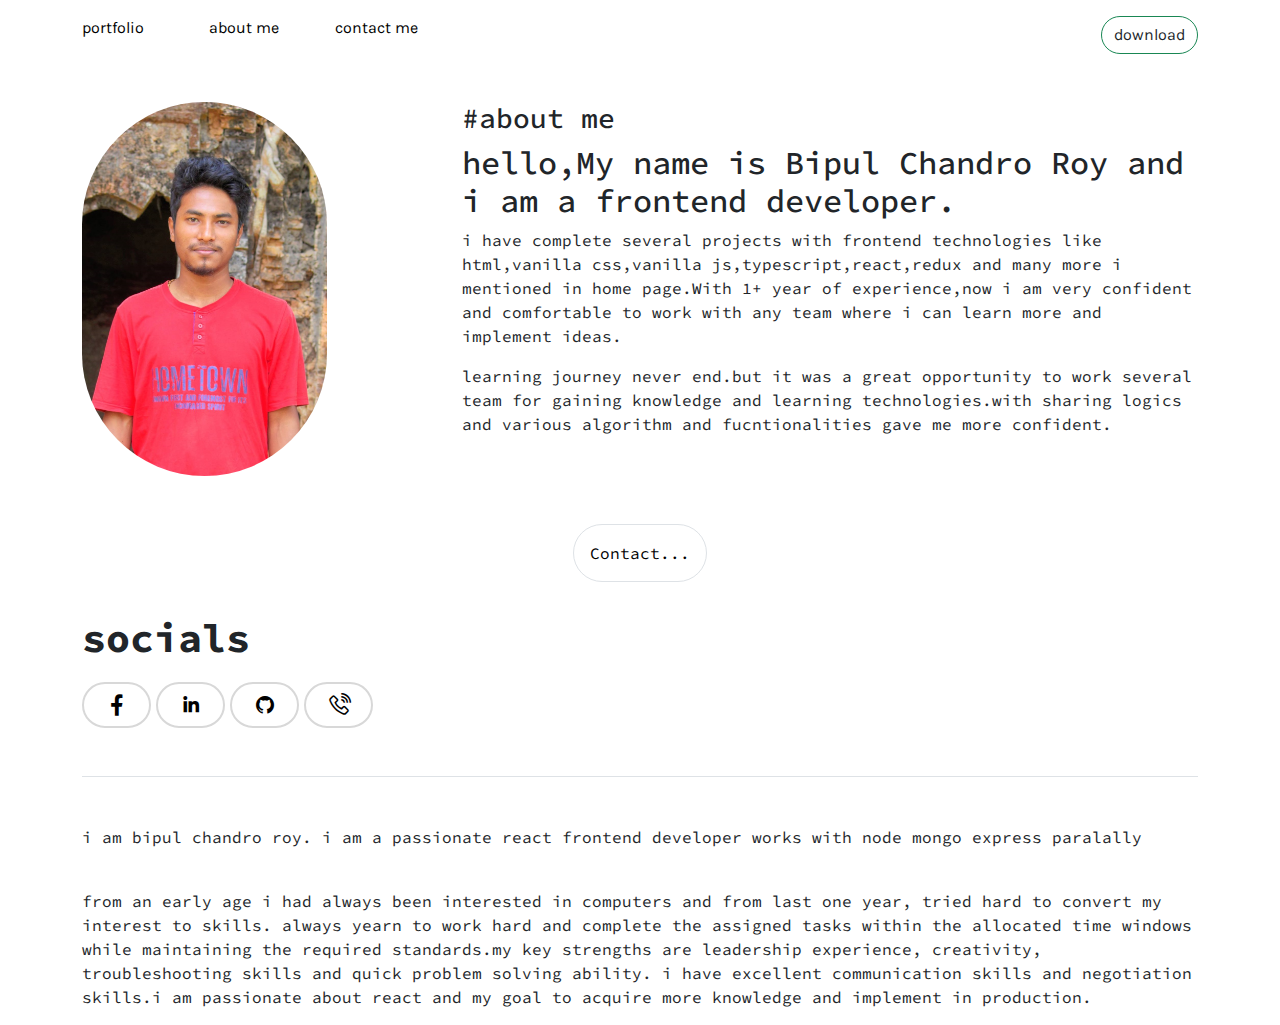
==== about.html @ ab6b85d5 "telephone added" ====
<!DOCTYPE html>
<html lang="en">
  <head>
    <meta charset="UTF-8" />
    <meta http-equiv="X-UA-Compatible" content="IE=edge" />
    <meta name="viewport" content="width=device-width, initial-scale=1.0" />
    <link rel="stylesheet" href="./assets/css/bootstrap.min.css" />
    <link rel="stylesheet" href="./assets/css/line-awesome.min.css" />
    <link
      rel="stylesheet"
      href="path/to/line-awesome/css/line-awesome-font-awesome.min.css"
    />
    <link rel="stylesheet" href="./assets/css/about.css" />
    <link rel="stylesheet" href="./assets/css/style.css" />
    <link rel="stylesheet" href="./assets/css/responsive.css" />
    <title>Portfolio</title>
  </head>
  <body>
    <header class="py-3">
      <div class="container">
        <div class="row">
          <div class="col-4">
            <div class="row">
              <div class="col-4">
                <a href="./index.html">portfolio</a>
              </div>
              <div class="col-4">
                <a href="#">about me</a>
              </div>
              <div class="col-4">
                <a href="#">contact me</a>
              </div>
            </div>
          </div>
          <div class="col-8 text-end">
            <button class="btn rounded-pill border-success">download</button>
          </div>
        </div>
      </div>
    </header>

    <main>
      <section>
          <div class="container">
            <div class="row position-relative">
              <div class="col-4">
                <div class="banner-image-container">
                    <img src="./assets/images/img4.jpg" alt="" class="w-100">
                </div>
              </div>
              <div class="col-8">
                <h3 class="introduction-title">#about me</h3>
                <div class="introduction">
                    <h2>hello,My name is <span>Bipul Chandro Roy</span> and i am a frontend developer.</h2>
                    <div>
                        <p>i have complete several projects with frontend technologies like html,vanilla css,vanilla js,typescript,react,redux and many more i mentioned in home page.With 1+ year of experience,now i am very confident and comfortable to work with any team where i can learn more and implement ideas.
                        </p>
                        <p>learning journey never end.but it was a great opportunity to work several team for gaining knowledge and learning technologies.with sharing logics and various algorithm and fucntionalities gave me more confident.</p>
                    </div>
                </div>
              </div>
            </div>
            <div class="row">
                <div class="col-4"></div>
                <div class="col-8">
                    
                </div>
            </div>
          </div>
          <div class="text-center mt-5">
              <button class="text-center border rounded-pill bg-transparent p-3">Contact...</button>
          </div>
      </section>
    </main>

    <footer>
      <div class="container">
        <div class="primary-footer pb-5">
          <div class="row">
            <div class="col-8">
              <div>
                <h1 class="fw-bold">socials</h1>
                <div class="socials">
                    <a target="_blank" href="https://www.facebook.com/bipul.chandro.roy.121/"><i class="lab la-facebook-f"></i></a>
                    <a target="_blank" href="https://www.linkedin.com/in/bipul-chandro-roy/"><i class="lab la-linkedin-in"></i></a>
                    <a target="_blank" href="https://github.com/Sbipul"><i class="lab la-github"></i></a>
                    <a target="_blank" href="tel:+8801954443121"><i class="las la-phone-volume"></i></a>
                  </div>
              </div>
            </div>
            <div class="col-4"></div>
          </div>
        </div>
        <div class="secondary-footer pt-5 border-top">
          <p>
            i am bipul chandro roy. i am a passionate react frontend developer
            works with node mongo express paralally
          </p>
          <br />
          <p>
            from an early age i had always been interested in computers and from
            last one year, tried hard to convert my interest to skills. always
            yearn to work hard and complete the assigned tasks within the
            allocated time windows while maintaining the required standards.my
            key strengths are leadership experience, creativity, troubleshooting
            skills and quick problem solving ability. i have excellent
            communication skills and negotiation skills.i am passionate about
            react and my goal to acquire more knowledge and implement in
            production.
          </p>
        </div>
      </div>
    </footer>

    <script src="./assets/js/bootstrap.min.js"></script>
  </body>
</html>
---- assets/css/line-awesome.min.css ----
.la,.lab,.lad,.lal,.lar,.las{-moz-osx-font-smoothing:grayscale;-webkit-font-smoothing:antialiased;display:inline-block;font-style:normal;font-variant:normal;text-rendering:auto;line-height:1}.la-lg{font-size:1.33333em;line-height:.75em;vertical-align:-.0667em}.la-xs{font-size:.75em}.la-sm{font-size:.875em}.la-1x{font-size:1em}.la-2x{font-size:2em}.la-3x{font-size:3em}.la-4x{font-size:4em}.la-5x{font-size:5em}.la-6x{font-size:6em}.la-7x{font-size:7em}.la-8x{font-size:8em}.la-9x{font-size:9em}.la-10x{font-size:10em}.la-fw{text-align:center;width:1.25em}.la-ul{list-style-type:none;margin-left:2.5em;padding-left:0}.la-ul>li{position:relative}.la-li{left:-2em;position:absolute;text-align:center;width:2em;line-height:inherit}.la-border{border:solid .08em #eee;border-radius:.1em;padding:.2em .25em .15em}.la-pull-left{float:left}.la-pull-right{float:right}.la.la-pull-left,.lab.la-pull-left,.lal.la-pull-left,.lar.la-pull-left,.las.la-pull-left{margin-right:.3em}.la.la-pull-right,.lab.la-pull-right,.lal.la-pull-right,.lar.la-pull-right,.las.la-pull-right{margin-left:.3em}.la-spin{-webkit-animation:la-spin 2s infinite linear;animation:la-spin 2s infinite linear}.la-pulse{-webkit-animation:la-spin 1s infinite steps(8);animation:la-spin 1s infinite steps(8)}@-webkit-keyframes la-spin{0%{-webkit-transform:rotate(0);transform:rotate(0)}100%{-webkit-transform:rotate(360deg);transform:rotate(360deg)}}@keyframes la-spin{0%{-webkit-transform:rotate(0);transform:rotate(0)}100%{-webkit-transform:rotate(360deg);transform:rotate(360deg)}}.la-rotate-90{-webkit-transform:rotate(90deg);transform:rotate(90deg)}.la-rotate-180{-webkit-transform:rotate(180deg);transform:rotate(180deg)}.la-rotate-270{-webkit-transform:rotate(270deg);transform:rotate(270deg)}.la-flip-horizontal{-webkit-transform:scale(-1,1);transform:scale(-1,1)}.la-flip-vertical{-webkit-transform:scale(1,-1);transform:scale(1,-1)}.la-flip-both,.la-flip-horizontal.la-flip-vertical{-webkit-transform:scale(-1,-1);transform:scale(-1,-1)}:root .la-flip-both,:root .la-flip-horizontal,:root .la-flip-vertical,:root .la-rotate-180,:root .la-rotate-270,:root .la-rotate-90{-webkit-filter:none;filter:none}.la-stack{display:inline-block;height:2em;line-height:2em;position:relative;vertical-align:middle;width:2.5em}.la-stack-1x,.la-stack-2x{left:0;position:absolute;text-align:center;width:100%}.la-stack-1x{line-height:inherit}.la-stack-2x{font-size:2em}.la-inverse{color:#fff}.la-500px:before{content:"\f26e"}.la-accessible-icon:before{content:"\f368"}.la-accusoft:before{content:"\f369"}.la-acquisitions-incorporated:before{content:"\f6af"}.la-ad:before{content:"\f641"}.la-address-book:before{content:"\f2b9"}.la-address-card:before{content:"\f2bb"}.la-adjust:before{content:"\f042"}.la-adn:before{content:"\f170"}.la-adobe:before{content:"\f778"}.la-adversal:before{content:"\f36a"}.la-affiliatetheme:before{content:"\f36b"}.la-air-freshener:before{content:"\f5d0"}.la-airbnb:before{content:"\f834"}.la-algolia:before{content:"\f36c"}.la-align-center:before{content:"\f037"}.la-align-justify:before{content:"\f039"}.la-align-left:before{content:"\f036"}.la-align-right:before{content:"\f038"}.la-alipay:before{content:"\f642"}.la-allergies:before{content:"\f461"}.la-amazon:before{content:"\f270"}.la-amazon-pay:before{content:"\f42c"}.la-ambulance:before{content:"\f0f9"}.la-american-sign-language-interpreting:before{content:"\f2a3"}.la-amilia:before{content:"\f36d"}.la-anchor:before{content:"\f13d"}.la-android:before{content:"\f17b"}.la-angellist:before{content:"\f209"}.la-angle-double-down:before{content:"\f103"}.la-angle-double-left:before{content:"\f100"}.la-angle-double-right:before{content:"\f101"}.la-angle-double-up:before{content:"\f102"}.la-angle-down:before{content:"\f107"}.la-angle-left:before{content:"\f104"}.la-angle-right:before{content:"\f105"}.la-angle-up:before{content:"\f106"}.la-angry:before{content:"\f556"}.la-angrycreative:before{content:"\f36e"}.la-angular:before{content:"\f420"}.la-ankh:before{content:"\f644"}.la-app-store:before{content:"\f36f"}.la-app-store-ios:before{content:"\f370"}.la-apper:before{content:"\f371"}.la-apple:before{content:"\f179"}.la-apple-alt:before{content:"\f5d1"}.la-apple-pay:before{content:"\f415"}.la-archive:before{content:"\f187"}.la-archway:before{content:"\f557"}.la-arrow-alt-circle-down:before{content:"\f358"}.la-arrow-alt-circle-left:before{content:"\f359"}.la-arrow-alt-circle-right:before{content:"\f35a"}.la-arrow-alt-circle-up:before{content:"\f35b"}.la-arrow-circle-down:before{content:"\f0ab"}.la-arrow-circle-left:before{content:"\f0a8"}.la-arrow-circle-right:before{content:"\f0a9"}.la-arrow-circle-up:before{content:"\f0aa"}.la-arrow-down:before{content:"\f063"}.la-arrow-left:before{content:"\f060"}.la-arrow-right:before{content:"\f061"}.la-arrow-up:before{content:"\f062"}.la-arrows-alt:before{content:"\f0b2"}.la-arrows-alt-h:before{content:"\f337"}.la-arrows-alt-v:before{content:"\f338"}.la-artstation:before{content:"\f77a"}.la-assistive-listening-systems:before{content:"\f2a2"}.la-asterisk:before{content:"\f069"}.la-asymmetrik:before{content:"\f372"}.la-at:before{content:"\f1fa"}.la-atlas:before{content:"\f558"}.la-atlassian:before{content:"\f77b"}.la-atom:before{content:"\f5d2"}.la-audible:before{content:"\f373"}.la-audio-description:before{content:"\f29e"}.la-autoprefixer:before{content:"\f41c"}.la-avianex:before{content:"\f374"}.la-aviato:before{content:"\f421"}.la-award:before{content:"\f559"}.la-aws:before{content:"\f375"}.la-baby:before{content:"\f77c"}.la-baby-carriage:before{content:"\f77d"}.la-backspace:before{content:"\f55a"}.la-backward:before{content:"\f04a"}.la-bacon:before{content:"\f7e5"}.la-balance-scale:before{content:"\f24e"}.la-balance-scale-left:before{content:"\f515"}.la-balance-scale-right:before{content:"\f516"}.la-ban:before{content:"\f05e"}.la-band-aid:before{content:"\f462"}.la-bandcamp:before{content:"\f2d5"}.la-barcode:before{content:"\f02a"}.la-bars:before{content:"\f0c9"}.la-baseball-ball:before{content:"\f433"}.la-basketball-ball:before{content:"\f434"}.la-bath:before{content:"\f2cd"}.la-battery-empty:before{content:"\f244"}.la-battery-full:before{content:"\f240"}.la-battery-half:before{content:"\f242"}.la-battery-quarter:before{content:"\f243"}.la-battery-three-quarters:before{content:"\f241"}.la-battle-net:before{content:"\f835"}.la-bed:before{content:"\f236"}.la-beer:before{content:"\f0fc"}.la-behance:before{content:"\f1b4"}.la-behance-square:before{content:"\f1b5"}.la-bell:before{content:"\f0f3"}.la-bell-slash:before{content:"\f1f6"}.la-bezier-curve:before{content:"\f55b"}.la-bible:before{content:"\f647"}.la-bicycle:before{content:"\f206"}.la-biking:before{content:"\f84a"}.la-bimobject:before{content:"\f378"}.la-binoculars:before{content:"\f1e5"}.la-biohazard:before{content:"\f780"}.la-birthday-cake:before{content:"\f1fd"}.la-bitbucket:before{content:"\f171"}.la-bitcoin:before{content:"\f379"}.la-bity:before{content:"\f37a"}.la-black-tie:before{content:"\f27e"}.la-blackberry:before{content:"\f37b"}.la-blender:before{content:"\f517"}.la-blender-phone:before{content:"\f6b6"}.la-blind:before{content:"\f29d"}.la-blog:before{content:"\f781"}.la-blogger:before{content:"\f37c"}.la-blogger-b:before{content:"\f37d"}.la-bluetooth:before{content:"\f293"}.la-bluetooth-b:before{content:"\f294"}.la-bold:before{content:"\f032"}.la-bolt:before{content:"\f0e7"}.la-bomb:before{content:"\f1e2"}.la-bone:before{content:"\f5d7"}.la-bong:before{content:"\f55c"}.la-book:before{content:"\f02d"}.la-book-dead:before{content:"\f6b7"}.la-book-medical:before{content:"\f7e6"}.la-book-open:before{content:"\f518"}.la-book-reader:before{content:"\f5da"}.la-bookmark:before{content:"\f02e"}.la-bootstrap:before{content:"\f836"}.la-border-all:before{content:"\f84c"}.la-border-none:before{content:"\f850"}.la-border-style:before{content:"\f853"}.la-bowling-ball:before{content:"\f436"}.la-box:before{content:"\f466"}.la-box-open:before{content:"\f49e"}.la-boxes:before{content:"\f468"}.la-braille:before{content:"\f2a1"}.la-brain:before{content:"\f5dc"}.la-bread-slice:before{content:"\f7ec"}.la-briefcase:before{content:"\f0b1"}.la-briefcase-medical:before{content:"\f469"}.la-broadcast-tower:before{content:"\f519"}.la-broom:before{content:"\f51a"}.la-brush:before{content:"\f55d"}.la-btc:before{content:"\f15a"}.la-buffer:before{content:"\f837"}.la-bug:before{content:"\f188"}.la-building:before{content:"\f1ad"}.la-bullhorn:before{content:"\f0a1"}.la-bullseye:before{content:"\f140"}.la-burn:before{content:"\f46a"}.la-buromobelexperte:before{content:"\f37f"}.la-bus:before{content:"\f207"}.la-bus-alt:before{content:"\f55e"}.la-business-time:before{content:"\f64a"}.la-buy-n-large:before{content:"\f8a6"}.la-buysellads:before{content:"\f20d"}.la-calculator:before{content:"\f1ec"}.la-calendar:before{content:"\f133"}.la-calendar-alt:before{content:"\f073"}.la-calendar-check:before{content:"\f274"}.la-calendar-day:before{content:"\f783"}.la-calendar-minus:before{content:"\f272"}.la-calendar-plus:before{content:"\f271"}.la-calendar-times:before{content:"\f273"}.la-calendar-week:before{content:"\f784"}.la-camera:before{content:"\f030"}.la-camera-retro:before{content:"\f083"}.la-campground:before{content:"\f6bb"}.la-canadian-maple-leaf:before{content:"\f785"}.la-candy-cane:before{content:"\f786"}.la-cannabis:before{content:"\f55f"}.la-capsules:before{content:"\f46b"}.la-car:before{content:"\f1b9"}.la-car-alt:before{content:"\f5de"}.la-car-battery:before{content:"\f5df"}.la-car-crash:before{content:"\f5e1"}.la-car-side:before{content:"\f5e4"}.la-caret-down:before{content:"\f0d7"}.la-caret-left:before{content:"\f0d9"}.la-caret-right:before{content:"\f0da"}.la-caret-square-down:before{content:"\f150"}.la-caret-square-left:before{content:"\f191"}.la-caret-square-right:before{content:"\f152"}.la-caret-square-up:before{content:"\f151"}.la-caret-up:before{content:"\f0d8"}.la-carrot:before{content:"\f787"}.la-cart-arrow-down:before{content:"\f218"}.la-cart-plus:before{content:"\f217"}.la-cash-register:before{content:"\f788"}.la-cat:before{content:"\f6be"}.la-cc-amazon-pay:before{content:"\f42d"}.la-cc-amex:before{content:"\f1f3"}.la-cc-apple-pay:before{content:"\f416"}.la-cc-diners-club:before{content:"\f24c"}.la-cc-discover:before{content:"\f1f2"}.la-cc-jcb:before{content:"\f24b"}.la-cc-mastercard:before{content:"\f1f1"}.la-cc-paypal:before{content:"\f1f4"}.la-cc-stripe:before{content:"\f1f5"}.la-cc-visa:before{content:"\f1f0"}.la-centercode:before{content:"\f380"}.la-centos:before{content:"\f789"}.la-certificate:before{content:"\f0a3"}.la-chair:before{content:"\f6c0"}.la-chalkboard:before{content:"\f51b"}.la-chalkboard-teacher:before{content:"\f51c"}.la-charging-station:before{content:"\f5e7"}.la-chart-area:before{content:"\f1fe"}.la-chart-bar:before{content:"\f080"}.la-chart-line:before{content:"\f201"}.la-chart-pie:before{content:"\f200"}.la-check:before{content:"\f00c"}.la-check-circle:before{content:"\f058"}.la-check-double:before{content:"\f560"}.la-check-square:before{content:"\f14a"}.la-cheese:before{content:"\f7ef"}.la-chess:before{content:"\f439"}.la-chess-bishop:before{content:"\f43a"}.la-chess-board:before{content:"\f43c"}.la-chess-king:before{content:"\f43f"}.la-chess-knight:before{content:"\f441"}.la-chess-pawn:before{content:"\f443"}.la-chess-queen:before{content:"\f445"}.la-chess-rook:before{content:"\f447"}.la-chevron-circle-down:before{content:"\f13a"}.la-chevron-circle-left:before{content:"\f137"}.la-chevron-circle-right:before{content:"\f138"}.la-chevron-circle-up:before{content:"\f139"}.la-chevron-down:before{content:"\f078"}.la-chevron-left:before{content:"\f053"}.la-chevron-right:before{content:"\f054"}.la-chevron-up:before{content:"\f077"}.la-child:before{content:"\f1ae"}.la-chrome:before{content:"\f268"}.la-chromecast:before{content:"\f838"}.la-church:before{content:"\f51d"}.la-circle:before{content:"\f111"}.la-circle-notch:before{content:"\f1ce"}.la-city:before{content:"\f64f"}.la-clinic-medical:before{content:"\f7f2"}.la-clipboard:before{content:"\f328"}.la-clipboard-check:before{content:"\f46c"}.la-clipboard-list:before{content:"\f46d"}.la-clock:before{content:"\f017"}.la-clone:before{content:"\f24d"}.la-closed-captioning:before{content:"\f20a"}.la-cloud:before{content:"\f0c2"}.la-cloud-download-alt:before{content:"\f381"}.la-cloud-meatball:before{content:"\f73b"}.la-cloud-moon:before{content:"\f6c3"}.la-cloud-moon-rain:before{content:"\f73c"}.la-cloud-rain:before{content:"\f73d"}.la-cloud-showers-heavy:before{content:"\f740"}.la-cloud-sun:before{content:"\f6c4"}.la-cloud-sun-rain:before{content:"\f743"}.la-cloud-upload-alt:before{content:"\f382"}.la-cloudscale:before{content:"\f383"}.la-cloudsmith:before{content:"\f384"}.la-cloudversify:before{content:"\f385"}.la-cocktail:before{content:"\f561"}.la-code:before{content:"\f121"}.la-code-branch:before{content:"\f126"}.la-codepen:before{content:"\f1cb"}.la-codiepie:before{content:"\f284"}.la-coffee:before{content:"\f0f4"}.la-cog:before{content:"\f013"}.la-cogs:before{content:"\f085"}.la-coins:before{content:"\f51e"}.la-columns:before{content:"\f0db"}.la-comment:before{content:"\f075"}.la-comment-alt:before{content:"\f27a"}.la-comment-dollar:before{content:"\f651"}.la-comment-dots:before{content:"\f4ad"}.la-comment-medical:before{content:"\f7f5"}.la-comment-slash:before{content:"\f4b3"}.la-comments:before{content:"\f086"}.la-comments-dollar:before{content:"\f653"}.la-compact-disc:before{content:"\f51f"}.la-compass:before{content:"\f14e"}.la-compress:before{content:"\f066"}.la-compress-arrows-alt:before{content:"\f78c"}.la-concierge-bell:before{content:"\f562"}.la-confluence:before{content:"\f78d"}.la-connectdevelop:before{content:"\f20e"}.la-contao:before{content:"\f26d"}.la-cookie:before{content:"\f563"}.la-cookie-bite:before{content:"\f564"}.la-copy:before{content:"\f0c5"}.la-copyright:before{content:"\f1f9"}.la-cotton-bureau:before{content:"\f89e"}.la-couch:before{content:"\f4b8"}.la-cpanel:before{content:"\f388"}.la-creative-commons:before{content:"\f25e"}.la-creative-commons-by:before{content:"\f4e7"}.la-creative-commons-nc:before{content:"\f4e8"}.la-creative-commons-nc-eu:before{content:"\f4e9"}.la-creative-commons-nc-jp:before{content:"\f4ea"}.la-creative-commons-nd:before{content:"\f4eb"}.la-creative-commons-pd:before{content:"\f4ec"}.la-creative-commons-pd-alt:before{content:"\f4ed"}.la-creative-commons-remix:before{content:"\f4ee"}.la-creative-commons-sa:before{content:"\f4ef"}.la-creative-commons-sampling:before{content:"\f4f0"}.la-creative-commons-sampling-plus:before{content:"\f4f1"}.la-creative-commons-share:before{content:"\f4f2"}.la-creative-commons-zero:before{content:"\f4f3"}.la-credit-card:before{content:"\f09d"}.la-critical-role:before{content:"\f6c9"}.la-crop:before{content:"\f125"}.la-crop-alt:before{content:"\f565"}.la-cross:before{content:"\f654"}.la-crosshairs:before{content:"\f05b"}.la-crow:before{content:"\f520"}.la-crown:before{content:"\f521"}.la-crutch:before{content:"\f7f7"}.la-css3:before{content:"\f13c"}.la-css3-alt:before{content:"\f38b"}.la-cube:before{content:"\f1b2"}.la-cubes:before{content:"\f1b3"}.la-cut:before{content:"\f0c4"}.la-cuttlefish:before{content:"\f38c"}.la-d-and-d:before{content:"\f38d"}.la-d-and-d-beyond:before{content:"\f6ca"}.la-dashcube:before{content:"\f210"}.la-database:before{content:"\f1c0"}.la-deaf:before{content:"\f2a4"}.la-delicious:before{content:"\f1a5"}.la-democrat:before{content:"\f747"}.la-deploydog:before{content:"\f38e"}.la-deskpro:before{content:"\f38f"}.la-desktop:before{content:"\f108"}.la-dev:before{content:"\f6cc"}.la-deviantart:before{content:"\f1bd"}.la-dharmachakra:before{content:"\f655"}.la-dhl:before{content:"\f790"}.la-diagnoses:before{content:"\f470"}.la-diaspora:before{content:"\f791"}.la-dice:before{content:"\f522"}.la-dice-d20:before{content:"\f6cf"}.la-dice-d6:before{content:"\f6d1"}.la-dice-five:before{content:"\f523"}.la-dice-four:before{content:"\f524"}.la-dice-one:before{content:"\f525"}.la-dice-six:before{content:"\f526"}.la-dice-three:before{content:"\f527"}.la-dice-two:before{content:"\f528"}.la-digg:before{content:"\f1a6"}.la-digital-ocean:before{content:"\f391"}.la-digital-tachograph:before{content:"\f566"}.la-directions:before{content:"\f5eb"}.la-discord:before{content:"\f392"}.la-discourse:before{content:"\f393"}.la-divide:before{content:"\f529"}.la-dizzy:before{content:"\f567"}.la-dna:before{content:"\f471"}.la-dochub:before{content:"\f394"}.la-docker:before{content:"\f395"}.la-dog:before{content:"\f6d3"}.la-dollar-sign:before{content:"\f155"}.la-dolly:before{content:"\f472"}.la-dolly-flatbed:before{content:"\f474"}.la-donate:before{content:"\f4b9"}.la-door-closed:before{content:"\f52a"}.la-door-open:before{content:"\f52b"}.la-dot-circle:before{content:"\f192"}.la-dove:before{content:"\f4ba"}.la-download:before{content:"\f019"}.la-draft2digital:before{content:"\f396"}.la-drafting-compass:before{content:"\f568"}.la-dragon:before{content:"\f6d5"}.la-draw-polygon:before{content:"\f5ee"}.la-dribbble:before{content:"\f17d"}.la-dribbble-square:before{content:"\f397"}.la-dropbox:before{content:"\f16b"}.la-drum:before{content:"\f569"}.la-drum-steelpan:before{content:"\f56a"}.la-drumstick-bite:before{content:"\f6d7"}.la-drupal:before{content:"\f1a9"}.la-dumbbell:before{content:"\f44b"}.la-dumpster:before{content:"\f793"}.la-dumpster-fire:before{content:"\f794"}.la-dungeon:before{content:"\f6d9"}.la-dyalog:before{content:"\f399"}.la-earlybirds:before{content:"\f39a"}.la-ebay:before{content:"\f4f4"}.la-edge:before{content:"\f282"}.la-edit:before{content:"\f044"}.la-egg:before{content:"\f7fb"}.la-eject:before{content:"\f052"}.la-elementor:before{content:"\f430"}.la-ellipsis-h:before{content:"\f141"}.la-ellipsis-v:before{content:"\f142"}.la-ello:before{content:"\f5f1"}.la-ember:before{content:"\f423"}.la-empire:before{content:"\f1d1"}.la-envelope:before{content:"\f0e0"}.la-envelope-open:before{content:"\f2b6"}.la-envelope-open-text:before{content:"\f658"}.la-envelope-square:before{content:"\f199"}.la-envira:before{content:"\f299"}.la-equals:before{content:"\f52c"}.la-eraser:before{content:"\f12d"}.la-erlang:before{content:"\f39d"}.la-ethereum:before{content:"\f42e"}.la-ethernet:before{content:"\f796"}.la-etsy:before{content:"\f2d7"}.la-euro-sign:before{content:"\f153"}.la-evernote:before{content:"\f839"}.la-exchange-alt:before{content:"\f362"}.la-exclamation:before{content:"\f12a"}.la-exclamation-circle:before{content:"\f06a"}.la-exclamation-triangle:before{content:"\f071"}.la-expand:before{content:"\f065"}.la-expand-arrows-alt:before{content:"\f31e"}.la-expeditedssl:before{content:"\f23e"}.la-external-link-alt:before{content:"\f35d"}.la-external-link-square-alt:before{content:"\f360"}.la-eye:before{content:"\f06e"}.la-eye-dropper:before{content:"\f1fb"}.la-eye-slash:before{content:"\f070"}.la-facebook:before{content:"\f09a"}.la-facebook-f:before{content:"\f39e"}.la-facebook-messenger:before{content:"\f39f"}.la-facebook-square:before{content:"\f082"}.la-fan:before{content:"\f863"}.la-fantasy-flight-games:before{content:"\f6dc"}.la-fast-backward:before{content:"\f049"}.la-fast-forward:before{content:"\f050"}.la-fax:before{content:"\f1ac"}.la-feather:before{content:"\f52d"}.la-feather-alt:before{content:"\f56b"}.la-fedex:before{content:"\f797"}.la-fedora:before{content:"\f798"}.la-female:before{content:"\f182"}.la-fighter-jet:before{content:"\f0fb"}.la-figma:before{content:"\f799"}.la-file:before{content:"\f15b"}.la-file-alt:before{content:"\f15c"}.la-file-archive:before{content:"\f1c6"}.la-file-audio:before{content:"\f1c7"}.la-file-code:before{content:"\f1c9"}.la-file-contract:before{content:"\f56c"}.la-file-csv:before{content:"\f6dd"}.la-file-download:before{content:"\f56d"}.la-file-excel:before{content:"\f1c3"}.la-file-export:before{content:"\f56e"}.la-file-image:before{content:"\f1c5"}.la-file-import:before{content:"\f56f"}.la-file-invoice:before{content:"\f570"}.la-file-invoice-dollar:before{content:"\f571"}.la-file-medical:before{content:"\f477"}.la-file-medical-alt:before{content:"\f478"}.la-file-pdf:before{content:"\f1c1"}.la-file-powerpoint:before{content:"\f1c4"}.la-file-prescription:before{content:"\f572"}.la-file-signature:before{content:"\f573"}.la-file-upload:before{content:"\f574"}.la-file-video:before{content:"\f1c8"}.la-file-word:before{content:"\f1c2"}.la-fill:before{content:"\f575"}.la-fill-drip:before{content:"\f576"}.la-film:before{content:"\f008"}.la-filter:before{content:"\f0b0"}.la-fingerprint:before{content:"\f577"}.la-fire:before{content:"\f06d"}.la-fire-alt:before{content:"\f7e4"}.la-fire-extinguisher:before{content:"\f134"}.la-firefox:before{content:"\f269"}.la-first-aid:before{content:"\f479"}.la-first-order:before{content:"\f2b0"}.la-first-order-alt:before{content:"\f50a"}.la-firstdraft:before{content:"\f3a1"}.la-fish:before{content:"\f578"}.la-fist-raised:before{content:"\f6de"}.la-flag:before{content:"\f024"}.la-flag-checkered:before{content:"\f11e"}.la-flag-usa:before{content:"\f74d"}.la-flask:before{content:"\f0c3"}.la-flickr:before{content:"\f16e"}.la-flipboard:before{content:"\f44d"}.la-flushed:before{content:"\f579"}.la-fly:before{content:"\f417"}.la-folder:before{content:"\f07b"}.la-folder-minus:before{content:"\f65d"}.la-folder-open:before{content:"\f07c"}.la-folder-plus:before{content:"\f65e"}.la-font:before{content:"\f031"}.la-font-awesome:before{content:"\f2b4"}.la-font-awesome-alt:before{content:"\f35c"}.la-font-awesome-flag:before{content:"\f425"}.la-font-awesome-logo-full:before{content:"\f4e6"}.la-fonticons:before{content:"\f280"}.la-fonticons-fi:before{content:"\f3a2"}.la-football-ball:before{content:"\f44e"}.la-fort-awesome:before{content:"\f286"}.la-fort-awesome-alt:before{content:"\f3a3"}.la-forumbee:before{content:"\f211"}.la-forward:before{content:"\f04e"}.la-foursquare:before{content:"\f180"}.la-free-code-camp:before{content:"\f2c5"}.la-freebsd:before{content:"\f3a4"}.la-frog:before{content:"\f52e"}.la-frown:before{content:"\f119"}.la-frown-open:before{content:"\f57a"}.la-fulcrum:before{content:"\f50b"}.la-funnel-dollar:before{content:"\f662"}.la-futbol:before{content:"\f1e3"}.la-galactic-republic:before{content:"\f50c"}.la-galactic-senate:before{content:"\f50d"}.la-gamepad:before{content:"\f11b"}.la-gas-pump:before{content:"\f52f"}.la-gavel:before{content:"\f0e3"}.la-gem:before{content:"\f3a5"}.la-genderless:before{content:"\f22d"}.la-get-pocket:before{content:"\f265"}.la-gg:before{content:"\f260"}.la-gg-circle:before{content:"\f261"}.la-ghost:before{content:"\f6e2"}.la-gift:before{content:"\f06b"}.la-gifts:before{content:"\f79c"}.la-git:before{content:"\f1d3"}.la-git-alt:before{content:"\f841"}.la-git-square:before{content:"\f1d2"}.la-github:before{content:"\f09b"}.la-github-alt:before{content:"\f113"}.la-github-square:before{content:"\f092"}.la-gitkraken:before{content:"\f3a6"}.la-gitlab:before{content:"\f296"}.la-gitter:before{content:"\f426"}.la-glass-cheers:before{content:"\f79f"}.la-glass-martini:before{content:"\f000"}.la-glass-martini-alt:before{content:"\f57b"}.la-glass-whiskey:before{content:"\f7a0"}.la-glasses:before{content:"\f530"}.la-glide:before{content:"\f2a5"}.la-glide-g:before{content:"\f2a6"}.la-globe:before{content:"\f0ac"}.la-globe-africa:before{content:"\f57c"}.la-globe-americas:before{content:"\f57d"}.la-globe-asia:before{content:"\f57e"}.la-globe-europe:before{content:"\f7a2"}.la-gofore:before{content:"\f3a7"}.la-golf-ball:before{content:"\f450"}.la-goodreads:before{content:"\f3a8"}.la-goodreads-g:before{content:"\f3a9"}.la-google:before{content:"\f1a0"}.la-google-drive:before{content:"\f3aa"}.la-google-play:before{content:"\f3ab"}.la-google-plus:before{content:"\f2b3"}.la-google-plus-g:before{content:"\f0d5"}.la-google-plus-square:before{content:"\f0d4"}.la-google-wallet:before{content:"\f1ee"}.la-gopuram:before{content:"\f664"}.la-graduation-cap:before{content:"\f19d"}.la-gratipay:before{content:"\f184"}.la-grav:before{content:"\f2d6"}.la-greater-than:before{content:"\f531"}.la-greater-than-equal:before{content:"\f532"}.la-grimace:before{content:"\f57f"}.la-grin:before{content:"\f580"}.la-grin-alt:before{content:"\f581"}.la-grin-beam:before{content:"\f582"}.la-grin-beam-sweat:before{content:"\f583"}.la-grin-hearts:before{content:"\f584"}.la-grin-squint:before{content:"\f585"}.la-grin-squint-tears:before{content:"\f586"}.la-grin-stars:before{content:"\f587"}.la-grin-tears:before{content:"\f588"}.la-grin-tongue:before{content:"\f589"}.la-grin-tongue-squint:before{content:"\f58a"}.la-grin-tongue-wink:before{content:"\f58b"}.la-grin-wink:before{content:"\f58c"}.la-grip-horizontal:before{content:"\f58d"}.la-grip-lines:before{content:"\f7a4"}.la-grip-lines-vertical:before{content:"\f7a5"}.la-grip-vertical:before{content:"\f58e"}.la-gripfire:before{content:"\f3ac"}.la-grunt:before{content:"\f3ad"}.la-guitar:before{content:"\f7a6"}.la-gulp:before{content:"\f3ae"}.la-h-square:before{content:"\f0fd"}.la-hacker-news:before{content:"\f1d4"}.la-hacker-news-square:before{content:"\f3af"}.la-hackerrank:before{content:"\f5f7"}.la-hamburger:before{content:"\f805"}.la-hammer:before{content:"\f6e3"}.la-hamsa:before{content:"\f665"}.la-hand-holding:before{content:"\f4bd"}.la-hand-holding-heart:before{content:"\f4be"}.la-hand-holding-usd:before{content:"\f4c0"}.la-hand-lizard:before{content:"\f258"}.la-hand-middle-finger:before{content:"\f806"}.la-hand-paper:before{content:"\f256"}.la-hand-peace:before{content:"\f25b"}.la-hand-point-down:before{content:"\f0a7"}.la-hand-point-left:before{content:"\f0a5"}.la-hand-point-right:before{content:"\f0a4"}.la-hand-point-up:before{content:"\f0a6"}.la-hand-pointer:before{content:"\f25a"}.la-hand-rock:before{content:"\f255"}.la-hand-scissors:before{content:"\f257"}.la-hand-spock:before{content:"\f259"}.la-hands:before{content:"\f4c2"}.la-hands-helping:before{content:"\f4c4"}.la-handshake:before{content:"\f2b5"}.la-hanukiah:before{content:"\f6e6"}.la-hard-hat:before{content:"\f807"}.la-hashtag:before{content:"\f292"}.la-hat-cowboy:before{content:"\f8c0"}.la-hat-cowboy-side:before{content:"\f8c1"}.la-hat-wizard:before{content:"\f6e8"}.la-haykal:before{content:"\f666"}.la-hdd:before{content:"\f0a0"}.la-heading:before{content:"\f1dc"}.la-headphones:before{content:"\f025"}.la-headphones-alt:before{content:"\f58f"}.la-headset:before{content:"\f590"}.la-heart:before{content:"\f004"}.la-heart-broken:before{content:"\f7a9"}.la-heartbeat:before{content:"\f21e"}.la-helicopter:before{content:"\f533"}.la-highlighter:before{content:"\f591"}.la-hiking:before{content:"\f6ec"}.la-hippo:before{content:"\f6ed"}.la-hips:before{content:"\f452"}.la-hire-a-helper:before{content:"\f3b0"}.la-history:before{content:"\f1da"}.la-hockey-puck:before{content:"\f453"}.la-holly-berry:before{content:"\f7aa"}.la-home:before{content:"\f015"}.la-hooli:before{content:"\f427"}.la-hornbill:before{content:"\f592"}.la-horse:before{content:"\f6f0"}.la-horse-head:before{content:"\f7ab"}.la-hospital:before{content:"\f0f8"}.la-hospital-alt:before{content:"\f47d"}.la-hospital-symbol:before{content:"\f47e"}.la-hot-tub:before{content:"\f593"}.la-hotdog:before{content:"\f80f"}.la-hotel:before{content:"\f594"}.la-hotjar:before{content:"\f3b1"}.la-hourglass:before{content:"\f254"}.la-hourglass-end:before{content:"\f253"}.la-hourglass-half:before{content:"\f252"}.la-hourglass-start:before{content:"\f251"}.la-house-damage:before{content:"\f6f1"}.la-houzz:before{content:"\f27c"}.la-hryvnia:before{content:"\f6f2"}.la-html5:before{content:"\f13b"}.la-hubspot:before{content:"\f3b2"}.la-i-cursor:before{content:"\f246"}.la-ice-cream:before{content:"\f810"}.la-icicles:before{content:"\f7ad"}.la-icons:before{content:"\f86d"}.la-id-badge:before{content:"\f2c1"}.la-id-card:before{content:"\f2c2"}.la-id-card-alt:before{content:"\f47f"}.la-igloo:before{content:"\f7ae"}.la-image:before{content:"\f03e"}.la-images:before{content:"\f302"}.la-imdb:before{content:"\f2d8"}.la-inbox:before{content:"\f01c"}.la-indent:before{content:"\f03c"}.la-industry:before{content:"\f275"}.la-infinity:before{content:"\f534"}.la-info:before{content:"\f129"}.la-info-circle:before{content:"\f05a"}.la-instagram:before{content:"\f16d"}.la-intercom:before{content:"\f7af"}.la-internet-explorer:before{content:"\f26b"}.la-invision:before{content:"\f7b0"}.la-ioxhost:before{content:"\f208"}.la-italic:before{content:"\f033"}.la-itch-io:before{content:"\f83a"}.la-itunes:before{content:"\f3b4"}.la-itunes-note:before{content:"\f3b5"}.la-java:before{content:"\f4e4"}.la-jedi:before{content:"\f669"}.la-jedi-order:before{content:"\f50e"}.la-jenkins:before{content:"\f3b6"}.la-jira:before{content:"\f7b1"}.la-joget:before{content:"\f3b7"}.la-joint:before{content:"\f595"}.la-joomla:before{content:"\f1aa"}.la-journal-whills:before{content:"\f66a"}.la-js:before{content:"\f3b8"}.la-js-square:before{content:"\f3b9"}.la-jsfiddle:before{content:"\f1cc"}.la-kaaba:before{content:"\f66b"}.la-kaggle:before{content:"\f5fa"}.la-key:before{content:"\f084"}.la-keybase:before{content:"\f4f5"}.la-keyboard:before{content:"\f11c"}.la-keycdn:before{content:"\f3ba"}.la-khanda:before{content:"\f66d"}.la-kickstarter:before{content:"\f3bb"}.la-kickstarter-k:before{content:"\f3bc"}.la-kiss:before{content:"\f596"}.la-kiss-beam:before{content:"\f597"}.la-kiss-wink-heart:before{content:"\f598"}.la-kiwi-bird:before{content:"\f535"}.la-korvue:before{content:"\f42f"}.la-landmark:before{content:"\f66f"}.la-language:before{content:"\f1ab"}.la-laptop:before{content:"\f109"}.la-laptop-code:before{content:"\f5fc"}.la-laptop-medical:before{content:"\f812"}.la-laravel:before{content:"\f3bd"}.la-lastfm:before{content:"\f202"}.la-lastfm-square:before{content:"\f203"}.la-laugh:before{content:"\f599"}.la-laugh-beam:before{content:"\f59a"}.la-laugh-squint:before{content:"\f59b"}.la-laugh-wink:before{content:"\f59c"}.la-layer-group:before{content:"\f5fd"}.la-leaf:before{content:"\f06c"}.la-leanpub:before{content:"\f212"}.la-lemon:before{content:"\f094"}.la-less:before{content:"\f41d"}.la-less-than:before{content:"\f536"}.la-less-than-equal:before{content:"\f537"}.la-level-down-alt:before{content:"\f3be"}.la-level-up-alt:before{content:"\f3bf"}.la-life-ring:before{content:"\f1cd"}.la-lightbulb:before{content:"\f0eb"}.la-line:before{content:"\f3c0"}.la-link:before{content:"\f0c1"}.la-linkedin:before{content:"\f08c"}.la-linkedin-in:before{content:"\f0e1"}.la-linode:before{content:"\f2b8"}.la-linux:before{content:"\f17c"}.la-lira-sign:before{content:"\f195"}.la-list:before{content:"\f03a"}.la-list-alt:before{content:"\f022"}.la-list-ol:before{content:"\f0cb"}.la-list-ul:before{content:"\f0ca"}.la-location-arrow:before{content:"\f124"}.la-lock:before{content:"\f023"}.la-lock-open:before{content:"\f3c1"}.la-long-arrow-alt-down:before{content:"\f309"}.la-long-arrow-alt-left:before{content:"\f30a"}.la-long-arrow-alt-right:before{content:"\f30b"}.la-long-arrow-alt-up:before{content:"\f30c"}.la-low-vision:before{content:"\f2a8"}.la-luggage-cart:before{content:"\f59d"}.la-lyft:before{content:"\f3c3"}.la-magento:before{content:"\f3c4"}.la-magic:before{content:"\f0d0"}.la-magnet:before{content:"\f076"}.la-mail-bulk:before{content:"\f674"}.la-mailchimp:before{content:"\f59e"}.la-male:before{content:"\f183"}.la-mandalorian:before{content:"\f50f"}.la-map:before{content:"\f279"}.la-map-marked:before{content:"\f59f"}.la-map-marked-alt:before{content:"\f5a0"}.la-map-marker:before{content:"\f041"}.la-map-marker-alt:before{content:"\f3c5"}.la-map-pin:before{content:"\f276"}.la-map-signs:before{content:"\f277"}.la-markdown:before{content:"\f60f"}.la-marker:before{content:"\f5a1"}.la-mars:before{content:"\f222"}.la-mars-double:before{content:"\f227"}.la-mars-stroke:before{content:"\f229"}.la-mars-stroke-h:before{content:"\f22b"}.la-mars-stroke-v:before{content:"\f22a"}.la-mask:before{content:"\f6fa"}.la-mastodon:before{content:"\f4f6"}.la-maxcdn:before{content:"\f136"}.la-mdb:before{content:"\f8ca"}.la-medal:before{content:"\f5a2"}.la-medapps:before{content:"\f3c6"}.la-medium:before{content:"\f23a"}.la-medium-m:before{content:"\f3c7"}.la-medkit:before{content:"\f0fa"}.la-medrt:before{content:"\f3c8"}.la-meetup:before{content:"\f2e0"}.la-megaport:before{content:"\f5a3"}.la-meh:before{content:"\f11a"}.la-meh-blank:before{content:"\f5a4"}.la-meh-rolling-eyes:before{content:"\f5a5"}.la-memory:before{content:"\f538"}.la-mendeley:before{content:"\f7b3"}.la-menorah:before{content:"\f676"}.la-mercury:before{content:"\f223"}.la-meteor:before{content:"\f753"}.la-microchip:before{content:"\f2db"}.la-microphone:before{content:"\f130"}.la-microphone-alt:before{content:"\f3c9"}.la-microphone-alt-slash:before{content:"\f539"}.la-microphone-slash:before{content:"\f131"}.la-microscope:before{content:"\f610"}.la-microsoft:before{content:"\f3ca"}.la-minus:before{content:"\f068"}.la-minus-circle:before{content:"\f056"}.la-minus-square:before{content:"\f146"}.la-mitten:before{content:"\f7b5"}.la-mix:before{content:"\f3cb"}.la-mixcloud:before{content:"\f289"}.la-mizuni:before{content:"\f3cc"}.la-mobile:before{content:"\f10b"}.la-mobile-alt:before{content:"\f3cd"}.la-modx:before{content:"\f285"}.la-monero:before{content:"\f3d0"}.la-money-bill:before{content:"\f0d6"}.la-money-bill-alt:before{content:"\f3d1"}.la-money-bill-wave:before{content:"\f53a"}.la-money-bill-wave-alt:before{content:"\f53b"}.la-money-check:before{content:"\f53c"}.la-money-check-alt:before{content:"\f53d"}.la-monument:before{content:"\f5a6"}.la-moon:before{content:"\f186"}.la-mortar-pestle:before{content:"\f5a7"}.la-mosque:before{content:"\f678"}.la-motorcycle:before{content:"\f21c"}.la-mountain:before{content:"\f6fc"}.la-mouse:before{content:"\f8cc"}.la-mouse-pointer:before{content:"\f245"}.la-mug-hot:before{content:"\f7b6"}.la-music:before{content:"\f001"}.la-napster:before{content:"\f3d2"}.la-neos:before{content:"\f612"}.la-network-wired:before{content:"\f6ff"}.la-neuter:before{content:"\f22c"}.la-newspaper:before{content:"\f1ea"}.la-nimblr:before{content:"\f5a8"}.la-node:before{content:"\f419"}.la-node-js:before{content:"\f3d3"}.la-not-equal:before{content:"\f53e"}.la-notes-medical:before{content:"\f481"}.la-npm:before{content:"\f3d4"}.la-ns8:before{content:"\f3d5"}.la-nutritionix:before{content:"\f3d6"}.la-object-group:before{content:"\f247"}.la-object-ungroup:before{content:"\f248"}.la-odnoklassniki:before{content:"\f263"}.la-odnoklassniki-square:before{content:"\f264"}.la-oil-can:before{content:"\f613"}.la-old-republic:before{content:"\f510"}.la-om:before{content:"\f679"}.la-opencart:before{content:"\f23d"}.la-openid:before{content:"\f19b"}.la-opera:before{content:"\f26a"}.la-optin-monster:before{content:"\f23c"}.la-orcid:before{content:"\f8d2"}.la-osi:before{content:"\f41a"}.la-otter:before{content:"\f700"}.la-outdent:before{content:"\f03b"}.la-page4:before{content:"\f3d7"}.la-pagelines:before{content:"\f18c"}.la-pager:before{content:"\f815"}.la-paint-brush:before{content:"\f1fc"}.la-paint-roller:before{content:"\f5aa"}.la-palette:before{content:"\f53f"}.la-palfed:before{content:"\f3d8"}.la-pallet:before{content:"\f482"}.la-paper-plane:before{content:"\f1d8"}.la-paperclip:before{content:"\f0c6"}.la-parachute-box:before{content:"\f4cd"}.la-paragraph:before{content:"\f1dd"}.la-parking:before{content:"\f540"}.la-passport:before{content:"\f5ab"}.la-pastafarianism:before{content:"\f67b"}.la-paste:before{content:"\f0ea"}.la-patreon:before{content:"\f3d9"}.la-pause:before{content:"\f04c"}.la-pause-circle:before{content:"\f28b"}.la-paw:before{content:"\f1b0"}.la-paypal:before{content:"\f1ed"}.la-peace:before{content:"\f67c"}.la-pen:before{content:"\f304"}.la-pen-alt:before{content:"\f305"}.la-pen-fancy:before{content:"\f5ac"}.la-pen-nib:before{content:"\f5ad"}.la-pen-square:before{content:"\f14b"}.la-pencil-alt:before{content:"\f303"}.la-pencil-ruler:before{content:"\f5ae"}.la-penny-arcade:before{content:"\f704"}.la-people-carry:before{content:"\f4ce"}.la-pepper-hot:before{content:"\f816"}.la-percent:before{content:"\f295"}.la-percentage:before{content:"\f541"}.la-periscope:before{content:"\f3da"}.la-person-booth:before{content:"\f756"}.la-phabricator:before{content:"\f3db"}.la-phoenix-framework:before{content:"\f3dc"}.la-phoenix-squadron:before{content:"\f511"}.la-phone:before{content:"\f095"}.la-phone-alt:before{content:"\f879"}.la-phone-slash:before{content:"\f3dd"}.la-phone-square:before{content:"\f098"}.la-phone-square-alt:before{content:"\f87b"}.la-phone-volume:before{content:"\f2a0"}.la-photo-video:before{content:"\f87c"}.la-php:before{content:"\f457"}.la-pied-piper:before{content:"\f2ae"}.la-pied-piper-alt:before{content:"\f1a8"}.la-pied-piper-hat:before{content:"\f4e5"}.la-pied-piper-pp:before{content:"\f1a7"}.la-piggy-bank:before{content:"\f4d3"}.la-pills:before{content:"\f484"}.la-pinterest:before{content:"\f0d2"}.la-pinterest-p:before{content:"\f231"}.la-pinterest-square:before{content:"\f0d3"}.la-pizza-slice:before{content:"\f818"}.la-place-of-worship:before{content:"\f67f"}.la-plane:before{content:"\f072"}.la-plane-arrival:before{content:"\f5af"}.la-plane-departure:before{content:"\f5b0"}.la-play:before{content:"\f04b"}.la-play-circle:before{content:"\f144"}.la-playstation:before{content:"\f3df"}.la-plug:before{content:"\f1e6"}.la-plus:before{content:"\f067"}.la-plus-circle:before{content:"\f055"}.la-plus-square:before{content:"\f0fe"}.la-podcast:before{content:"\f2ce"}.la-poll:before{content:"\f681"}.la-poll-h:before{content:"\f682"}.la-poo:before{content:"\f2fe"}.la-poo-storm:before{content:"\f75a"}.la-poop:before{content:"\f619"}.la-portrait:before{content:"\f3e0"}.la-pound-sign:before{content:"\f154"}.la-power-off:before{content:"\f011"}.la-pray:before{content:"\f683"}.la-praying-hands:before{content:"\f684"}.la-prescription:before{content:"\f5b1"}.la-prescription-bottle:before{content:"\f485"}.la-prescription-bottle-alt:before{content:"\f486"}.la-print:before{content:"\f02f"}.la-procedures:before{content:"\f487"}.la-product-hunt:before{content:"\f288"}.la-project-diagram:before{content:"\f542"}.la-pushed:before{content:"\f3e1"}.la-puzzle-piece:before{content:"\f12e"}.la-python:before{content:"\f3e2"}.la-qq:before{content:"\f1d6"}.la-qrcode:before{content:"\f029"}.la-question:before{content:"\f128"}.la-question-circle:before{content:"\f059"}.la-quidditch:before{content:"\f458"}.la-quinscape:before{content:"\f459"}.la-quora:before{content:"\f2c4"}.la-quote-left:before{content:"\f10d"}.la-quote-right:before{content:"\f10e"}.la-quran:before{content:"\f687"}.la-r-project:before{content:"\f4f7"}.la-radiation:before{content:"\f7b9"}.la-radiation-alt:before{content:"\f7ba"}.la-rainbow:before{content:"\f75b"}.la-random:before{content:"\f074"}.la-raspberry-pi:before{content:"\f7bb"}.la-ravelry:before{content:"\f2d9"}.la-react:before{content:"\f41b"}.la-reacteurope:before{content:"\f75d"}.la-readme:before{content:"\f4d5"}.la-rebel:before{content:"\f1d0"}.la-receipt:before{content:"\f543"}.la-record-vinyl:before{content:"\f8d9"}.la-recycle:before{content:"\f1b8"}.la-red-river:before{content:"\f3e3"}.la-reddit:before{content:"\f1a1"}.la-reddit-alien:before{content:"\f281"}.la-reddit-square:before{content:"\f1a2"}.la-redhat:before{content:"\f7bc"}.la-redo:before{content:"\f01e"}.la-redo-alt:before{content:"\f2f9"}.la-registered:before{content:"\f25d"}.la-remove-format:before{content:"\f87d"}.la-renren:before{content:"\f18b"}.la-reply:before{content:"\f3e5"}.la-reply-all:before{content:"\f122"}.la-replyd:before{content:"\f3e6"}.la-republican:before{content:"\f75e"}.la-researchgate:before{content:"\f4f8"}.la-resolving:before{content:"\f3e7"}.la-restroom:before{content:"\f7bd"}.la-retweet:before{content:"\f079"}.la-rev:before{content:"\f5b2"}.la-ribbon:before{content:"\f4d6"}.la-ring:before{content:"\f70b"}.la-road:before{content:"\f018"}.la-robot:before{content:"\f544"}.la-rocket:before{content:"\f135"}.la-rocketchat:before{content:"\f3e8"}.la-rockrms:before{content:"\f3e9"}.la-route:before{content:"\f4d7"}.la-rss:before{content:"\f09e"}.la-rss-square:before{content:"\f143"}.la-ruble-sign:before{content:"\f158"}.la-ruler:before{content:"\f545"}.la-ruler-combined:before{content:"\f546"}.la-ruler-horizontal:before{content:"\f547"}.la-ruler-vertical:before{content:"\f548"}.la-running:before{content:"\f70c"}.la-rupee-sign:before{content:"\f156"}.la-sad-cry:before{content:"\f5b3"}.la-sad-tear:before{content:"\f5b4"}.la-safari:before{content:"\f267"}.la-salesforce:before{content:"\f83b"}.la-sass:before{content:"\f41e"}.la-satellite:before{content:"\f7bf"}.la-satellite-dish:before{content:"\f7c0"}.la-save:before{content:"\f0c7"}.la-schlix:before{content:"\f3ea"}.la-school:before{content:"\f549"}.la-screwdriver:before{content:"\f54a"}.la-scribd:before{content:"\f28a"}.la-scroll:before{content:"\f70e"}.la-sd-card:before{content:"\f7c2"}.la-search:before{content:"\f002"}.la-search-dollar:before{content:"\f688"}.la-search-location:before{content:"\f689"}.la-search-minus:before{content:"\f010"}.la-search-plus:before{content:"\f00e"}.la-searchengin:before{content:"\f3eb"}.la-seedling:before{content:"\f4d8"}.la-sellcast:before{content:"\f2da"}.la-sellsy:before{content:"\f213"}.la-server:before{content:"\f233"}.la-servicestack:before{content:"\f3ec"}.la-shapes:before{content:"\f61f"}.la-share:before{content:"\f064"}.la-share-alt:before{content:"\f1e0"}.la-share-alt-square:before{content:"\f1e1"}.la-share-square:before{content:"\f14d"}.la-shekel-sign:before{content:"\f20b"}.la-shield-alt:before{content:"\f3ed"}.la-ship:before{content:"\f21a"}.la-shipping-fast:before{content:"\f48b"}.la-shirtsinbulk:before{content:"\f214"}.la-shoe-prints:before{content:"\f54b"}.la-shopping-bag:before{content:"\f290"}.la-shopping-basket:before{content:"\f291"}.la-shopping-cart:before{content:"\f07a"}.la-shopware:before{content:"\f5b5"}.la-shower:before{content:"\f2cc"}.la-shuttle-van:before{content:"\f5b6"}.la-sign:before{content:"\f4d9"}.la-sign-in-alt:before{content:"\f2f6"}.la-sign-language:before{content:"\f2a7"}.la-sign-out-alt:before{content:"\f2f5"}.la-signal:before{content:"\f012"}.la-signature:before{content:"\f5b7"}.la-sim-card:before{content:"\f7c4"}.la-simplybuilt:before{content:"\f215"}.la-sistrix:before{content:"\f3ee"}.la-sitemap:before{content:"\f0e8"}.la-sith:before{content:"\f512"}.la-skating:before{content:"\f7c5"}.la-sketch:before{content:"\f7c6"}.la-skiing:before{content:"\f7c9"}.la-skiing-nordic:before{content:"\f7ca"}.la-skull:before{content:"\f54c"}.la-skull-crossbones:before{content:"\f714"}.la-skyatlas:before{content:"\f216"}.la-skype:before{content:"\f17e"}.la-slack:before{content:"\f198"}.la-slack-hash:before{content:"\f3ef"}.la-slash:before{content:"\f715"}.la-sleigh:before{content:"\f7cc"}.la-sliders-h:before{content:"\f1de"}.la-slideshare:before{content:"\f1e7"}.la-smile:before{content:"\f118"}.la-smile-beam:before{content:"\f5b8"}.la-smile-wink:before{content:"\f4da"}.la-smog:before{content:"\f75f"}.la-smoking:before{content:"\f48d"}.la-smoking-ban:before{content:"\f54d"}.la-sms:before{content:"\f7cd"}.la-snapchat:before{content:"\f2ab"}.la-snapchat-ghost:before{content:"\f2ac"}.la-snapchat-square:before{content:"\f2ad"}.la-snowboarding:before{content:"\f7ce"}.la-snowflake:before{content:"\f2dc"}.la-snowman:before{content:"\f7d0"}.la-snowplow:before{content:"\f7d2"}.la-socks:before{content:"\f696"}.la-solar-panel:before{content:"\f5ba"}.la-sort:before{content:"\f0dc"}.la-sort-alpha-down:before{content:"\f15d"}.la-sort-alpha-down-alt:before{content:"\f881"}.la-sort-alpha-up:before{content:"\f15e"}.la-sort-alpha-up-alt:before{content:"\f882"}.la-sort-amount-down:before{content:"\f160"}.la-sort-amount-down-alt:before{content:"\f884"}.la-sort-amount-up:before{content:"\f161"}.la-sort-amount-up-alt:before{content:"\f885"}.la-sort-down:before{content:"\f0dd"}.la-sort-numeric-down:before{content:"\f162"}.la-sort-numeric-down-alt:before{content:"\f886"}.la-sort-numeric-up:before{content:"\f163"}.la-sort-numeric-up-alt:before{content:"\f887"}.la-sort-up:before{content:"\f0de"}.la-soundcloud:before{content:"\f1be"}.la-sourcetree:before{content:"\f7d3"}.la-spa:before{content:"\f5bb"}.la-space-shuttle:before{content:"\f197"}.la-speakap:before{content:"\f3f3"}.la-speaker-deck:before{content:"\f83c"}.la-spell-check:before{content:"\f891"}.la-spider:before{content:"\f717"}.la-spinner:before{content:"\f110"}.la-splotch:before{content:"\f5bc"}.la-spotify:before{content:"\f1bc"}.la-spray-can:before{content:"\f5bd"}.la-square:before{content:"\f0c8"}.la-square-full:before{content:"\f45c"}.la-square-root-alt:before{content:"\f698"}.la-squarespace:before{content:"\f5be"}.la-stack-exchange:before{content:"\f18d"}.la-stack-overflow:before{content:"\f16c"}.la-stackpath:before{content:"\f842"}.la-stamp:before{content:"\f5bf"}.la-star:before{content:"\f005"}.la-star-and-crescent:before{content:"\f699"}.la-star-half:before{content:"\f089"}.la-star-half-alt:before{content:"\f5c0"}.la-star-of-david:before{content:"\f69a"}.la-star-of-life:before{content:"\f621"}.la-staylinked:before{content:"\f3f5"}.la-steam:before{content:"\f1b6"}.la-steam-square:before{content:"\f1b7"}.la-steam-symbol:before{content:"\f3f6"}.la-step-backward:before{content:"\f048"}.la-step-forward:before{content:"\f051"}.la-stethoscope:before{content:"\f0f1"}.la-sticker-mule:before{content:"\f3f7"}.la-sticky-note:before{content:"\f249"}.la-stop:before{content:"\f04d"}.la-stop-circle:before{content:"\f28d"}.la-stopwatch:before{content:"\f2f2"}.la-store:before{content:"\f54e"}.la-store-alt:before{content:"\f54f"}.la-strava:before{content:"\f428"}.la-stream:before{content:"\f550"}.la-street-view:before{content:"\f21d"}.la-strikethrough:before{content:"\f0cc"}.la-stripe:before{content:"\f429"}.la-stripe-s:before{content:"\f42a"}.la-stroopwafel:before{content:"\f551"}.la-studiovinari:before{content:"\f3f8"}.la-stumbleupon:before{content:"\f1a4"}.la-stumbleupon-circle:before{content:"\f1a3"}.la-subscript:before{content:"\f12c"}.la-subway:before{content:"\f239"}.la-suitcase:before{content:"\f0f2"}.la-suitcase-rolling:before{content:"\f5c1"}.la-sun:before{content:"\f185"}.la-superpowers:before{content:"\f2dd"}.la-superscript:before{content:"\f12b"}.la-supple:before{content:"\f3f9"}.la-surprise:before{content:"\f5c2"}.la-suse:before{content:"\f7d6"}.la-swatchbook:before{content:"\f5c3"}.la-swift:before{content:"\f8e1"}.la-swimmer:before{content:"\f5c4"}.la-swimming-pool:before{content:"\f5c5"}.la-symfony:before{content:"\f83d"}.la-synagogue:before{content:"\f69b"}.la-sync:before{content:"\f021"}.la-sync-alt:before{content:"\f2f1"}.la-syringe:before{content:"\f48e"}.la-table:before{content:"\f0ce"}.la-table-tennis:before{content:"\f45d"}.la-tablet:before{content:"\f10a"}.la-tablet-alt:before{content:"\f3fa"}.la-tablets:before{content:"\f490"}.la-tachometer-alt:before{content:"\f3fd"}.la-tag:before{content:"\f02b"}.la-tags:before{content:"\f02c"}.la-tape:before{content:"\f4db"}.la-tasks:before{content:"\f0ae"}.la-taxi:before{content:"\f1ba"}.la-teamspeak:before{content:"\f4f9"}.la-teeth:before{content:"\f62e"}.la-teeth-open:before{content:"\f62f"}.la-telegram:before{content:"\f2c6"}.la-telegram-plane:before{content:"\f3fe"}.la-temperature-high:before{content:"\f769"}.la-temperature-low:before{content:"\f76b"}.la-tencent-weibo:before{content:"\f1d5"}.la-tenge:before{content:"\f7d7"}.la-terminal:before{content:"\f120"}.la-text-height:before{content:"\f034"}.la-text-width:before{content:"\f035"}.la-th:before{content:"\f00a"}.la-th-large:before{content:"\f009"}.la-th-list:before{content:"\f00b"}.la-the-red-yeti:before{content:"\f69d"}.la-theater-masks:before{content:"\f630"}.la-themeco:before{content:"\f5c6"}.la-themeisle:before{content:"\f2b2"}.la-thermometer:before{content:"\f491"}.la-thermometer-empty:before{content:"\f2cb"}.la-thermometer-full:before{content:"\f2c7"}.la-thermometer-half:before{content:"\f2c9"}.la-thermometer-quarter:before{content:"\f2ca"}.la-thermometer-three-quarters:before{content:"\f2c8"}.la-think-peaks:before{content:"\f731"}.la-thumbs-down:before{content:"\f165"}.la-thumbs-up:before{content:"\f164"}.la-thumbtack:before{content:"\f08d"}.la-ticket-alt:before{content:"\f3ff"}.la-times:before{content:"\f00d"}.la-times-circle:before{content:"\f057"}.la-tint:before{content:"\f043"}.la-tint-slash:before{content:"\f5c7"}.la-tired:before{content:"\f5c8"}.la-toggle-off:before{content:"\f204"}.la-toggle-on:before{content:"\f205"}.la-toilet:before{content:"\f7d8"}.la-toilet-paper:before{content:"\f71e"}.la-toolbox:before{content:"\f552"}.la-tools:before{content:"\f7d9"}.la-tooth:before{content:"\f5c9"}.la-torah:before{content:"\f6a0"}.la-torii-gate:before{content:"\f6a1"}.la-tractor:before{content:"\f722"}.la-trade-federation:before{content:"\f513"}.la-trademark:before{content:"\f25c"}.la-traffic-light:before{content:"\f637"}.la-train:before{content:"\f238"}.la-tram:before{content:"\f7da"}.la-transgender:before{content:"\f224"}.la-transgender-alt:before{content:"\f225"}.la-trash:before{content:"\f1f8"}.la-trash-alt:before{content:"\f2ed"}.la-trash-restore:before{content:"\f829"}.la-trash-restore-alt:before{content:"\f82a"}.la-tree:before{content:"\f1bb"}.la-trello:before{content:"\f181"}.la-tripadvisor:before{content:"\f262"}.la-trophy:before{content:"\f091"}.la-truck:before{content:"\f0d1"}.la-truck-loading:before{content:"\f4de"}.la-truck-monster:before{content:"\f63b"}.la-truck-moving:before{content:"\f4df"}.la-truck-pickup:before{content:"\f63c"}.la-tshirt:before{content:"\f553"}.la-tty:before{content:"\f1e4"}.la-tumblr:before{content:"\f173"}.la-tumblr-square:before{content:"\f174"}.la-tv:before{content:"\f26c"}.la-twitch:before{content:"\f1e8"}.la-twitter:before{content:"\f099"}.la-twitter-square:before{content:"\f081"}.la-typo3:before{content:"\f42b"}.la-uber:before{content:"\f402"}.la-ubuntu:before{content:"\f7df"}.la-uikit:before{content:"\f403"}.la-umbraco:before{content:"\f8e8"}.la-umbrella:before{content:"\f0e9"}.la-umbrella-beach:before{content:"\f5ca"}.la-underline:before{content:"\f0cd"}.la-undo:before{content:"\f0e2"}.la-undo-alt:before{content:"\f2ea"}.la-uniregistry:before{content:"\f404"}.la-universal-access:before{content:"\f29a"}.la-university:before{content:"\f19c"}.la-unlink:before{content:"\f127"}.la-unlock:before{content:"\f09c"}.la-unlock-alt:before{content:"\f13e"}.la-untappd:before{content:"\f405"}.la-upload:before{content:"\f093"}.la-ups:before{content:"\f7e0"}.la-usb:before{content:"\f287"}.la-user:before{content:"\f007"}.la-user-alt:before{content:"\f406"}.la-user-alt-slash:before{content:"\f4fa"}.la-user-astronaut:before{content:"\f4fb"}.la-user-check:before{content:"\f4fc"}.la-user-circle:before{content:"\f2bd"}.la-user-clock:before{content:"\f4fd"}.la-user-cog:before{content:"\f4fe"}.la-user-edit:before{content:"\f4ff"}.la-user-friends:before{content:"\f500"}.la-user-graduate:before{content:"\f501"}.la-user-injured:before{content:"\f728"}.la-user-lock:before{content:"\f502"}.la-user-md:before{content:"\f0f0"}.la-user-minus:before{content:"\f503"}.la-user-ninja:before{content:"\f504"}.la-user-nurse:before{content:"\f82f"}.la-user-plus:before{content:"\f234"}.la-user-secret:before{content:"\f21b"}.la-user-shield:before{content:"\f505"}.la-user-slash:before{content:"\f506"}.la-user-tag:before{content:"\f507"}.la-user-tie:before{content:"\f508"}.la-user-times:before{content:"\f235"}.la-users:before{content:"\f0c0"}.la-users-cog:before{content:"\f509"}.la-usps:before{content:"\f7e1"}.la-ussunnah:before{content:"\f407"}.la-utensil-spoon:before{content:"\f2e5"}.la-utensils:before{content:"\f2e7"}.la-vaadin:before{content:"\f408"}.la-vector-square:before{content:"\f5cb"}.la-venus:before{content:"\f221"}.la-venus-double:before{content:"\f226"}.la-venus-mars:before{content:"\f228"}.la-viacoin:before{content:"\f237"}.la-viadeo:before{content:"\f2a9"}.la-viadeo-square:before{content:"\f2aa"}.la-vial:before{content:"\f492"}.la-vials:before{content:"\f493"}.la-viber:before{content:"\f409"}.la-video:before{content:"\f03d"}.la-video-slash:before{content:"\f4e2"}.la-vihara:before{content:"\f6a7"}.la-vimeo:before{content:"\f40a"}.la-vimeo-square:before{content:"\f194"}.la-vimeo-v:before{content:"\f27d"}.la-vine:before{content:"\f1ca"}.la-vk:before{content:"\f189"}.la-vnv:before{content:"\f40b"}.la-voicemail:before{content:"\f897"}.la-volleyball-ball:before{content:"\f45f"}.la-volume-down:before{content:"\f027"}.la-volume-mute:before{content:"\f6a9"}.la-volume-off:before{content:"\f026"}.la-volume-up:before{content:"\f028"}.la-vote-yea:before{content:"\f772"}.la-vr-cardboard:before{content:"\f729"}.la-vuejs:before{content:"\f41f"}.la-walking:before{content:"\f554"}.la-wallet:before{content:"\f555"}.la-warehouse:before{content:"\f494"}.la-water:before{content:"\f773"}.la-wave-square:before{content:"\f83e"}.la-waze:before{content:"\f83f"}.la-weebly:before{content:"\f5cc"}.la-weibo:before{content:"\f18a"}.la-weight:before{content:"\f496"}.la-weight-hanging:before{content:"\f5cd"}.la-weixin:before{content:"\f1d7"}.la-whatsapp:before{content:"\f232"}.la-whatsapp-square:before{content:"\f40c"}.la-wheelchair:before{content:"\f193"}.la-whmcs:before{content:"\f40d"}.la-wifi:before{content:"\f1eb"}.la-wikipedia-w:before{content:"\f266"}.la-wind:before{content:"\f72e"}.la-window-close:before{content:"\f410"}.la-window-maximize:before{content:"\f2d0"}.la-window-minimize:before{content:"\f2d1"}.la-window-restore:before{content:"\f2d2"}.la-windows:before{content:"\f17a"}.la-wine-bottle:before{content:"\f72f"}.la-wine-glass:before{content:"\f4e3"}.la-wine-glass-alt:before{content:"\f5ce"}.la-wix:before{content:"\f5cf"}.la-wizards-of-the-coast:before{content:"\f730"}.la-wolf-pack-battalion:before{content:"\f514"}.la-won-sign:before{content:"\f159"}.la-wordpress:before{content:"\f19a"}.la-wordpress-simple:before{content:"\f411"}.la-wpbeginner:before{content:"\f297"}.la-wpexplorer:before{content:"\f2de"}.la-wpforms:before{content:"\f298"}.la-wpressr:before{content:"\f3e4"}.la-wrench:before{content:"\f0ad"}.la-x-ray:before{content:"\f497"}.la-xbox:before{content:"\f412"}.la-xing:before{content:"\f168"}.la-xing-square:before{content:"\f169"}.la-y-combinator:before{content:"\f23b"}.la-yahoo:before{content:"\f19e"}.la-yammer:before{content:"\f840"}.la-yandex:before{content:"\f413"}.la-yandex-international:before{content:"\f414"}.la-yarn:before{content:"\f7e3"}.la-yelp:before{content:"\f1e9"}.la-yen-sign:before{content:"\f157"}.la-yin-yang:before{content:"\f6ad"}.la-yoast:before{content:"\f2b1"}.la-youtube:before{content:"\f167"}.la-youtube-square:before{content:"\f431"}.la-zhihu:before{content:"\f63f"}.sr-only{border:0;clip:rect(0,0,0,0);height:1px;margin:-1px;overflow:hidden;padding:0;position:absolute;width:1px}.sr-only-focusable:active,.sr-only-focusable:focus{clip:auto;height:auto;margin:0;overflow:visible;position:static;width:auto}@font-face{font-family:'Line Awesome Brands';font-style:normal;font-weight:400;font-display:auto;src:url(../fonts/la-brands-400.eot);src:url(../fonts/la-brands-400.eot?#iefix) format("embedded-opentype"),url(../fonts/la-brands-400.woff2) format("woff2"),url(../fonts/la-brands-400.woff) format("woff"),url(../fonts/la-brands-400.ttf) format("truetype"),url(../fonts/la-brands-400.svg#lineawesome) format("svg")}.lab{font-family:'Line Awesome Brands'}@font-face{font-family:'Line Awesome Free';font-style:normal;font-weight:400;font-display:auto;src:url(../fonts/la-regular-400.eot);src:url(../fonts/la-regular-400.eot?#iefix) format("embedded-opentype"),url(../fonts/la-regular-400.woff2) format("woff2"),url(../fonts/la-regular-400.woff) format("woff"),url(../fonts/la-regular-400.ttf) format("truetype"),url(../fonts/la-regular-400.svg#lineawesome) format("svg")}.lar{font-family:'Line Awesome Free';font-weight:400}@font-face{font-family:'Line Awesome Free';font-style:normal;font-weight:900;font-display:auto;src:url(../fonts/la-solid-900.eot);src:url(../fonts/la-solid-900.eot?#iefix) format("embedded-opentype"),url(../fonts/la-solid-900.woff2) format("woff2"),url(../fonts/la-solid-900.woff) format("woff"),url(../fonts/la-solid-900.ttf) format("truetype"),url(../fonts/la-solid-900.svg#lineawesome) format("svg")}.la,.las{font-family:'Line Awesome Free';font-weight:900}.la.la-glass:before{content:"\f000"}.la.la-meetup{font-family:'Line Awesome Brands';font-weight:400}.la.la-star-o{font-family:'Line Awesome Free';font-weight:400}.la.la-star-o:before{content:"\f005"}.la.la-remove:before{content:"\f00d"}.la.la-close:before{content:"\f00d"}.la.la-gear:before{content:"\f013"}.la.la-trash-o{font-family:'Line Awesome Free';font-weight:400}.la.la-trash-o:before{content:"\f2ed"}.la.la-file-o{font-family:'Line Awesome Free';font-weight:400}.la.la-file-o:before{content:"\f15b"}.la.la-clock-o{font-family:'Line Awesome Free';font-weight:400}.la.la-clock-o:before{content:"\f017"}.la.la-arrow-circle-o-down{font-family:'Line Awesome Free';font-weight:400}.la.la-arrow-circle-o-down:before{content:"\f358"}.la.la-arrow-circle-o-up{font-family:'Line Awesome Free';font-weight:400}.la.la-arrow-circle-o-up:before{content:"\f35b"}.la.la-play-circle-o{font-family:'Line Awesome Free';font-weight:400}.la.la-play-circle-o:before{content:"\f144"}.la.la-repeat:before{content:"\f01e"}.la.la-rotate-right:before{content:"\f01e"}.la.la-refresh:before{content:"\f021"}.la.la-list-alt{font-family:'Line Awesome Free';font-weight:400}.la.la-dedent:before{content:"\f03b"}.la.la-video-camera:before{content:"\f03d"}.la.la-picture-o{font-family:'Line Awesome Free';font-weight:400}.la.la-picture-o:before{content:"\f03e"}.la.la-photo{font-family:'Line Awesome Free';font-weight:400}.la.la-photo:before{content:"\f03e"}.la.la-image{font-family:'Line Awesome Free';font-weight:400}.la.la-image:before{content:"\f03e"}.la.la-pencil:before{content:"\f303"}.la.la-map-marker:before{content:"\f3c5"}.la.la-pencil-square-o{font-family:'Line Awesome Free';font-weight:400}.la.la-pencil-square-o:before{content:"\f044"}.la.la-share-square-o{font-family:'Line Awesome Free';font-weight:400}.la.la-share-square-o:before{content:"\f14d"}.la.la-check-square-o{font-family:'Line Awesome Free';font-weight:400}.la.la-check-square-o:before{content:"\f14a"}.la.la-arrows:before{content:"\f0b2"}.la.la-times-circle-o{font-family:'Line Awesome Free';font-weight:400}.la.la-times-circle-o:before{content:"\f057"}.la.la-check-circle-o{font-family:'Line Awesome Free';font-weight:400}.la.la-check-circle-o:before{content:"\f058"}.la.la-mail-forward:before{content:"\f064"}.la.la-eye{font-family:'Line Awesome Free';font-weight:400}.la.la-eye-slash{font-family:'Line Awesome Free';font-weight:400}.la.la-warning:before{content:"\f071"}.la.la-calendar:before{content:"\f073"}.la.la-arrows-v:before{content:"\f338"}.la.la-arrows-h:before{content:"\f337"}.la.la-bar-chart{font-family:'Line Awesome Free';font-weight:400}.la.la-bar-chart:before{content:"\f080"}.la.la-bar-chart-o{font-family:'Line Awesome Free';font-weight:400}.la.la-bar-chart-o:before{content:"\f080"}.la.la-twitter-square{font-family:'Line Awesome Brands';font-weight:400}.la.la-facebook-square{font-family:'Line Awesome Brands';font-weight:400}.la.la-gears:before{content:"\f085"}.la.la-thumbs-o-up{font-family:'Line Awesome Free';font-weight:400}.la.la-thumbs-o-up:before{content:"\f164"}.la.la-thumbs-o-down{font-family:'Line Awesome Free';font-weight:400}.la.la-thumbs-o-down:before{content:"\f165"}.la.la-heart-o{font-family:'Line Awesome Free';font-weight:400}.la.la-heart-o:before{content:"\f004"}.la.la-sign-out:before{content:"\f2f5"}.la.la-linkedin-square{font-family:'Line Awesome Brands';font-weight:400}.la.la-linkedin-square:before{content:"\f08c"}.la.la-thumb-tack:before{content:"\f08d"}.la.la-external-link:before{content:"\f35d"}.la.la-sign-in:before{content:"\f2f6"}.la.la-github-square{font-family:'Line Awesome Brands';font-weight:400}.la.la-lemon-o{font-family:'Line Awesome Free';font-weight:400}.la.la-lemon-o:before{content:"\f094"}.la.la-square-o{font-family:'Line Awesome Free';font-weight:400}.la.la-square-o:before{content:"\f0c8"}.la.la-bookmark-o{font-family:'Line Awesome Free';font-weight:400}.la.la-bookmark-o:before{content:"\f02e"}.la.la-twitter{font-family:'Line Awesome Brands';font-weight:400}.la.la-facebook{font-family:'Line Awesome Brands';font-weight:400}.la.la-facebook:before{content:"\f39e"}.la.la-facebook-f{font-family:'Line Awesome Brands';font-weight:400}.la.la-facebook-f:before{content:"\f39e"}.la.la-github{font-family:'Line Awesome Brands';font-weight:400}.la.la-credit-card{font-family:'Line Awesome Free';font-weight:400}.la.la-feed:before{content:"\f09e"}.la.la-hdd-o{font-family:'Line Awesome Free';font-weight:400}.la.la-hdd-o:before{content:"\f0a0"}.la.la-hand-o-right{font-family:'Line Awesome Free';font-weight:400}.la.la-hand-o-right:before{content:"\f0a4"}.la.la-hand-o-left{font-family:'Line Awesome Free';font-weight:400}.la.la-hand-o-left:before{content:"\f0a5"}.la.la-hand-o-up{font-family:'Line Awesome Free';font-weight:400}.la.la-hand-o-up:before{content:"\f0a6"}.la.la-hand-o-down{font-family:'Line Awesome Free';font-weight:400}.la.la-hand-o-down:before{content:"\f0a7"}.la.la-arrows-alt:before{content:"\f31e"}.la.la-group:before{content:"\f0c0"}.la.la-chain:before{content:"\f0c1"}.la.la-scissors:before{content:"\f0c4"}.la.la-files-o{font-family:'Line Awesome Free';font-weight:400}.la.la-files-o:before{content:"\f0c5"}.la.la-floppy-o{font-family:'Line Awesome Free';font-weight:400}.la.la-floppy-o:before{content:"\f0c7"}.la.la-navicon:before{content:"\f0c9"}.la.la-reorder:before{content:"\f0c9"}.la.la-pinterest{font-family:'Line Awesome Brands';font-weight:400}.la.la-pinterest-square{font-family:'Line Awesome Brands';font-weight:400}.la.la-google-plus-square{font-family:'Line Awesome Brands';font-weight:400}.la.la-google-plus{font-family:'Line Awesome Brands';font-weight:400}.la.la-google-plus:before{content:"\f0d5"}.la.la-money{font-family:'Line Awesome Free';font-weight:400}.la.la-money:before{content:"\f3d1"}.la.la-unsorted:before{content:"\f0dc"}.la.la-sort-desc:before{content:"\f0dd"}.la.la-sort-asc:before{content:"\f0de"}.la.la-linkedin{font-family:'Line Awesome Brands';font-weight:400}.la.la-linkedin:before{content:"\f0e1"}.la.la-rotate-left:before{content:"\f0e2"}.la.la-legal:before{content:"\f0e3"}.la.la-tachometer:before{content:"\f3fd"}.la.la-dashboard:before{content:"\f3fd"}.la.la-comment-o{font-family:'Line Awesome Free';font-weight:400}.la.la-comment-o:before{content:"\f075"}.la.la-comments-o{font-family:'Line Awesome Free';font-weight:400}.la.la-comments-o:before{content:"\f086"}.la.la-flash:before{content:"\f0e7"}.la.la-clipboard{font-family:'Line Awesome Free';font-weight:400}.la.la-paste{font-family:'Line Awesome Free';font-weight:400}.la.la-paste:before{content:"\f328"}.la.la-lightbulb-o{font-family:'Line Awesome Free';font-weight:400}.la.la-lightbulb-o:before{content:"\f0eb"}.la.la-exchange:before{content:"\f362"}.la.la-cloud-download:before{content:"\f381"}.la.la-cloud-upload:before{content:"\f382"}.la.la-bell-o{font-family:'Line Awesome Free';font-weight:400}.la.la-bell-o:before{content:"\f0f3"}.la.la-cutlery:before{content:"\f2e7"}.la.la-file-text-o{font-family:'Line Awesome Free';font-weight:400}.la.la-file-text-o:before{content:"\f15c"}.la.la-building-o{font-family:'Line Awesome Free';font-weight:400}.la.la-building-o:before{content:"\f1ad"}.la.la-hospital-o{font-family:'Line Awesome Free';font-weight:400}.la.la-hospital-o:before{content:"\f0f8"}.la.la-tablet:before{content:"\f3fa"}.la.la-mobile:before{content:"\f3cd"}.la.la-mobile-phone:before{content:"\f3cd"}.la.la-circle-o{font-family:'Line Awesome Free';font-weight:400}.la.la-circle-o:before{content:"\f111"}.la.la-mail-reply:before{content:"\f3e5"}.la.la-github-alt{font-family:'Line Awesome Brands';font-weight:400}.la.la-folder-o{font-family:'Line Awesome Free';font-weight:400}.la.la-folder-o:before{content:"\f07b"}.la.la-folder-open-o{font-family:'Line Awesome Free';font-weight:400}.la.la-folder-open-o:before{content:"\f07c"}.la.la-smile-o{font-family:'Line Awesome Free';font-weight:400}.la.la-smile-o:before{content:"\f118"}.la.la-frown-o{font-family:'Line Awesome Free';font-weight:400}.la.la-frown-o:before{content:"\f119"}.la.la-meh-o{font-family:'Line Awesome Free';font-weight:400}.la.la-meh-o:before{content:"\f11a"}.la.la-keyboard-o{font-family:'Line Awesome Free';font-weight:400}.la.la-keyboard-o:before{content:"\f11c"}.la.la-flag-o{font-family:'Line Awesome Free';font-weight:400}.la.la-flag-o:before{content:"\f024"}.la.la-mail-reply-all:before{content:"\f122"}.la.la-star-half-o{font-family:'Line Awesome Free';font-weight:400}.la.la-star-half-o:before{content:"\f089"}.la.la-star-half-empty{font-family:'Line Awesome Free';font-weight:400}.la.la-star-half-empty:before{content:"\f089"}.la.la-star-half-full{font-family:'Line Awesome Free';font-weight:400}.la.la-star-half-full:before{content:"\f089"}.la.la-code-fork:before{content:"\f126"}.la.la-chain-broken:before{content:"\f127"}.la.la-shield:before{content:"\f3ed"}.la.la-calendar-o{font-family:'Line Awesome Free';font-weight:400}.la.la-calendar-o:before{content:"\f133"}.la.la-maxcdn{font-family:'Line Awesome Brands';font-weight:400}.la.la-html5{font-family:'Line Awesome Brands';font-weight:400}.la.la-css3{font-family:'Line Awesome Brands';font-weight:400}.la.la-ticket:before{content:"\f3ff"}.la.la-minus-square-o{font-family:'Line Awesome Free';font-weight:400}.la.la-minus-square-o:before{content:"\f146"}.la.la-level-up:before{content:"\f3bf"}.la.la-level-down:before{content:"\f3be"}.la.la-pencil-square:before{content:"\f14b"}.la.la-external-link-square:before{content:"\f360"}.la.la-compass{font-family:'Line Awesome Free';font-weight:400}.la.la-caret-square-o-down{font-family:'Line Awesome Free';font-weight:400}.la.la-caret-square-o-down:before{content:"\f150"}.la.la-toggle-down{font-family:'Line Awesome Free';font-weight:400}.la.la-toggle-down:before{content:"\f150"}.la.la-caret-square-o-up{font-family:'Line Awesome Free';font-weight:400}.la.la-caret-square-o-up:before{content:"\f151"}.la.la-toggle-up{font-family:'Line Awesome Free';font-weight:400}.la.la-toggle-up:before{content:"\f151"}.la.la-caret-square-o-right{font-family:'Line Awesome Free';font-weight:400}.la.la-caret-square-o-right:before{content:"\f152"}.la.la-toggle-right{font-family:'Line Awesome Free';font-weight:400}.la.la-toggle-right:before{content:"\f152"}.la.la-eur:before{content:"\f153"}.la.la-euro:before{content:"\f153"}.la.la-gbp:before{content:"\f154"}.la.la-usd:before{content:"\f155"}.la.la-dollar:before{content:"\f155"}.la.la-inr:before{content:"\f156"}.la.la-rupee:before{content:"\f156"}.la.la-jpy:before{content:"\f157"}.la.la-cny:before{content:"\f157"}.la.la-rmb:before{content:"\f157"}.la.la-yen:before{content:"\f157"}.la.la-rub:before{content:"\f158"}.la.la-ruble:before{content:"\f158"}.la.la-rouble:before{content:"\f158"}.la.la-krw:before{content:"\f159"}.la.la-won:before{content:"\f159"}.la.la-btc{font-family:'Line Awesome Brands';font-weight:400}.la.la-bitcoin{font-family:'Line Awesome Brands';font-weight:400}.la.la-bitcoin:before{content:"\f15a"}.la.la-file-text:before{content:"\f15c"}.la.la-sort-alpha-asc:before{content:"\f15d"}.la.la-sort-alpha-desc:before{content:"\f881"}.la.la-sort-amount-asc:before{content:"\f160"}.la.la-sort-amount-desc:before{content:"\f884"}.la.la-sort-numeric-asc:before{content:"\f162"}.la.la-sort-numeric-desc:before{content:"\f886"}.la.la-youtube-square{font-family:'Line Awesome Brands';font-weight:400}.la.la-youtube{font-family:'Line Awesome Brands';font-weight:400}.la.la-xing{font-family:'Line Awesome Brands';font-weight:400}.la.la-xing-square{font-family:'Line Awesome Brands';font-weight:400}.la.la-youtube-play{font-family:'Line Awesome Brands';font-weight:400}.la.la-youtube-play:before{content:"\f167"}.la.la-dropbox{font-family:'Line Awesome Brands';font-weight:400}.la.la-stack-overflow{font-family:'Line Awesome Brands';font-weight:400}.la.la-instagram{font-family:'Line Awesome Brands';font-weight:400}.la.la-flickr{font-family:'Line Awesome Brands';font-weight:400}.la.la-adn{font-family:'Line Awesome Brands';font-weight:400}.la.la-bitbucket{font-family:'Line Awesome Brands';font-weight:400}.la.la-bitbucket-square{font-family:'Line Awesome Brands';font-weight:400}.la.la-bitbucket-square:before{content:"\f171"}.la.la-tumblr{font-family:'Line Awesome Brands';font-weight:400}.la.la-tumblr-square{font-family:'Line Awesome Brands';font-weight:400}.la.la-long-arrow-down:before{content:"\f309"}.la.la-long-arrow-up:before{content:"\f30c"}.la.la-long-arrow-left:before{content:"\f30a"}.la.la-long-arrow-right:before{content:"\f30b"}.la.la-apple{font-family:'Line Awesome Brands';font-weight:400}.la.la-windows{font-family:'Line Awesome Brands';font-weight:400}.la.la-android{font-family:'Line Awesome Brands';font-weight:400}.la.la-linux{font-family:'Line Awesome Brands';font-weight:400}.la.la-dribbble{font-family:'Line Awesome Brands';font-weight:400}.la.la-skype{font-family:'Line Awesome Brands';font-weight:400}.la.la-foursquare{font-family:'Line Awesome Brands';font-weight:400}.la.la-trello{font-family:'Line Awesome Brands';font-weight:400}.la.la-gratipay{font-family:'Line Awesome Brands';font-weight:400}.la.la-gittip{font-family:'Line Awesome Brands';font-weight:400}.la.la-gittip:before{content:"\f184"}.la.la-sun-o{font-family:'Line Awesome Free';font-weight:400}.la.la-sun-o:before{content:"\f185"}.la.la-moon-o{font-family:'Line Awesome Free';font-weight:400}.la.la-moon-o:before{content:"\f186"}.la.la-vk{font-family:'Line Awesome Brands';font-weight:400}.la.la-weibo{font-family:'Line Awesome Brands';font-weight:400}.la.la-renren{font-family:'Line Awesome Brands';font-weight:400}.la.la-pagelines{font-family:'Line Awesome Brands';font-weight:400}.la.la-stack-exchange{font-family:'Line Awesome Brands';font-weight:400}.la.la-arrow-circle-o-right{font-family:'Line Awesome Free';font-weight:400}.la.la-arrow-circle-o-right:before{content:"\f35a"}.la.la-arrow-circle-o-left{font-family:'Line Awesome Free';font-weight:400}.la.la-arrow-circle-o-left:before{content:"\f359"}.la.la-caret-square-o-left{font-family:'Line Awesome Free';font-weight:400}.la.la-caret-square-o-left:before{content:"\f191"}.la.la-toggle-left{font-family:'Line Awesome Free';font-weight:400}.la.la-toggle-left:before{content:"\f191"}.la.la-dot-circle-o{font-family:'Line Awesome Free';font-weight:400}.la.la-dot-circle-o:before{content:"\f192"}.la.la-vimeo-square{font-family:'Line Awesome Brands';font-weight:400}.la.la-try:before{content:"\f195"}.la.la-turkish-lira:before{content:"\f195"}.la.la-plus-square-o{font-family:'Line Awesome Free';font-weight:400}.la.la-plus-square-o:before{content:"\f0fe"}.la.la-slack{font-family:'Line Awesome Brands';font-weight:400}.la.la-wordpress{font-family:'Line Awesome Brands';font-weight:400}.la.la-openid{font-family:'Line Awesome Brands';font-weight:400}.la.la-institution:before{content:"\f19c"}.la.la-bank:before{content:"\f19c"}.la.la-mortar-board:before{content:"\f19d"}.la.la-yahoo{font-family:'Line Awesome Brands';font-weight:400}.la.la-google{font-family:'Line Awesome Brands';font-weight:400}.la.la-reddit{font-family:'Line Awesome Brands';font-weight:400}.la.la-reddit-square{font-family:'Line Awesome Brands';font-weight:400}.la.la-stumbleupon-circle{font-family:'Line Awesome Brands';font-weight:400}.la.la-stumbleupon{font-family:'Line Awesome Brands';font-weight:400}.la.la-delicious{font-family:'Line Awesome Brands';font-weight:400}.la.la-digg{font-family:'Line Awesome Brands';font-weight:400}.la.la-pied-piper-pp{font-family:'Line Awesome Brands';font-weight:400}.la.la-pied-piper-alt{font-family:'Line Awesome Brands';font-weight:400}.la.la-drupal{font-family:'Line Awesome Brands';font-weight:400}.la.la-joomla{font-family:'Line Awesome Brands';font-weight:400}.la.la-spoon:before{content:"\f2e5"}.la.la-behance{font-family:'Line Awesome Brands';font-weight:400}.la.la-behance-square{font-family:'Line Awesome Brands';font-weight:400}.la.la-steam{font-family:'Line Awesome Brands';font-weight:400}.la.la-steam-square{font-family:'Line Awesome Brands';font-weight:400}.la.la-automobile:before{content:"\f1b9"}.la.la-cab:before{content:"\f1ba"}.la.la-envelope-o{font-family:'Line Awesome Free';font-weight:400}.la.la-envelope-o:before{content:"\f0e0"}.la.la-deviantart{font-family:'Line Awesome Brands';font-weight:400}.la.la-soundcloud{font-family:'Line Awesome Brands';font-weight:400}.la.la-file-pdf-o{font-family:'Line Awesome Free';font-weight:400}.la.la-file-pdf-o:before{content:"\f1c1"}.la.la-file-word-o{font-family:'Line Awesome Free';font-weight:400}.la.la-file-word-o:before{content:"\f1c2"}.la.la-file-excel-o{font-family:'Line Awesome Free';font-weight:400}.la.la-file-excel-o:before{content:"\f1c3"}.la.la-file-powerpoint-o{font-family:'Line Awesome Free';font-weight:400}.la.la-file-powerpoint-o:before{content:"\f1c4"}.la.la-file-image-o{font-family:'Line Awesome Free';font-weight:400}.la.la-file-image-o:before{content:"\f1c5"}.la.la-file-photo-o{font-family:'Line Awesome Free';font-weight:400}.la.la-file-photo-o:before{content:"\f1c5"}.la.la-file-picture-o{font-family:'Line Awesome Free';font-weight:400}.la.la-file-picture-o:before{content:"\f1c5"}.la.la-file-archive-o{font-family:'Line Awesome Free';font-weight:400}.la.la-file-archive-o:before{content:"\f1c6"}.la.la-file-zip-o{font-family:'Line Awesome Free';font-weight:400}.la.la-file-zip-o:before{content:"\f1c6"}.la.la-file-audio-o{font-family:'Line Awesome Free';font-weight:400}.la.la-file-audio-o:before{content:"\f1c7"}.la.la-file-sound-o{font-family:'Line Awesome Free';font-weight:400}.la.la-file-sound-o:before{content:"\f1c7"}.la.la-file-video-o{font-family:'Line Awesome Free';font-weight:400}.la.la-file-video-o:before{content:"\f1c8"}.la.la-file-movie-o{font-family:'Line Awesome Free';font-weight:400}.la.la-file-movie-o:before{content:"\f1c8"}.la.la-file-code-o{font-family:'Line Awesome Free';font-weight:400}.la.la-file-code-o:before{content:"\f1c9"}.la.la-vine{font-family:'Line Awesome Brands';font-weight:400}.la.la-codepen{font-family:'Line Awesome Brands';font-weight:400}.la.la-jsfiddle{font-family:'Line Awesome Brands';font-weight:400}.la.la-life-ring{font-family:'Line Awesome Free';font-weight:400}.la.la-life-bouy{font-family:'Line Awesome Free';font-weight:400}.la.la-life-bouy:before{content:"\f1cd"}.la.la-life-buoy{font-family:'Line Awesome Free';font-weight:400}.la.la-life-buoy:before{content:"\f1cd"}.la.la-life-saver{font-family:'Line Awesome Free';font-weight:400}.la.la-life-saver:before{content:"\f1cd"}.la.la-support{font-family:'Line Awesome Free';font-weight:400}.la.la-support:before{content:"\f1cd"}.la.la-circle-o-notch:before{content:"\f1ce"}.la.la-rebel{font-family:'Line Awesome Brands';font-weight:400}.la.la-ra{font-family:'Line Awesome Brands';font-weight:400}.la.la-ra:before{content:"\f1d0"}.la.la-resistance{font-family:'Line Awesome Brands';font-weight:400}.la.la-resistance:before{content:"\f1d0"}.la.la-empire{font-family:'Line Awesome Brands';font-weight:400}.la.la-ge{font-family:'Line Awesome Brands';font-weight:400}.la.la-ge:before{content:"\f1d1"}.la.la-git-square{font-family:'Line Awesome Brands';font-weight:400}.la.la-git{font-family:'Line Awesome Brands';font-weight:400}.la.la-hacker-news{font-family:'Line Awesome Brands';font-weight:400}.la.la-y-combinator-square{font-family:'Line Awesome Brands';font-weight:400}.la.la-y-combinator-square:before{content:"\f1d4"}.la.la-yc-square{font-family:'Line Awesome Brands';font-weight:400}.la.la-yc-square:before{content:"\f1d4"}.la.la-tencent-weibo{font-family:'Line Awesome Brands';font-weight:400}.la.la-qq{font-family:'Line Awesome Brands';font-weight:400}.la.la-weixin{font-family:'Line Awesome Brands';font-weight:400}.la.la-wechat{font-family:'Line Awesome Brands';font-weight:400}.la.la-wechat:before{content:"\f1d7"}.la.la-send:before{content:"\f1d8"}.la.la-paper-plane-o{font-family:'Line Awesome Free';font-weight:400}.la.la-paper-plane-o:before{content:"\f1d8"}.la.la-send-o{font-family:'Line Awesome Free';font-weight:400}.la.la-send-o:before{content:"\f1d8"}.la.la-circle-thin{font-family:'Line Awesome Free';font-weight:400}.la.la-circle-thin:before{content:"\f111"}.la.la-header:before{content:"\f1dc"}.la.la-sliders:before{content:"\f1de"}.la.la-futbol-o{font-family:'Line Awesome Free';font-weight:400}.la.la-futbol-o:before{content:"\f1e3"}.la.la-soccer-ball-o{font-family:'Line Awesome Free';font-weight:400}.la.la-soccer-ball-o:before{content:"\f1e3"}.la.la-slideshare{font-family:'Line Awesome Brands';font-weight:400}.la.la-twitch{font-family:'Line Awesome Brands';font-weight:400}.la.la-yelp{font-family:'Line Awesome Brands';font-weight:400}.la.la-newspaper-o{font-family:'Line Awesome Free';font-weight:400}.la.la-newspaper-o:before{content:"\f1ea"}.la.la-paypal{font-family:'Line Awesome Brands';font-weight:400}.la.la-google-wallet{font-family:'Line Awesome Brands';font-weight:400}.la.la-cc-visa{font-family:'Line Awesome Brands';font-weight:400}.la.la-cc-mastercard{font-family:'Line Awesome Brands';font-weight:400}.la.la-cc-discover{font-family:'Line Awesome Brands';font-weight:400}.la.la-cc-amex{font-family:'Line Awesome Brands';font-weight:400}.la.la-cc-paypal{font-family:'Line Awesome Brands';font-weight:400}.la.la-cc-stripe{font-family:'Line Awesome Brands';font-weight:400}.la.la-bell-slash-o{font-family:'Line Awesome Free';font-weight:400}.la.la-bell-slash-o:before{content:"\f1f6"}.la.la-trash:before{content:"\f2ed"}.la.la-copyright{font-family:'Line Awesome Free';font-weight:400}.la.la-eyedropper:before{content:"\f1fb"}.la.la-area-chart:before{content:"\f1fe"}.la.la-pie-chart:before{content:"\f200"}.la.la-line-chart:before{content:"\f201"}.la.la-lastfm{font-family:'Line Awesome Brands';font-weight:400}.la.la-lastfm-square{font-family:'Line Awesome Brands';font-weight:400}.la.la-ioxhost{font-family:'Line Awesome Brands';font-weight:400}.la.la-angellist{font-family:'Line Awesome Brands';font-weight:400}.la.la-cc{font-family:'Line Awesome Free';font-weight:400}.la.la-cc:before{content:"\f20a"}.la.la-ils:before{content:"\f20b"}.la.la-shekel:before{content:"\f20b"}.la.la-sheqel:before{content:"\f20b"}.la.la-meanpath{font-family:'Line Awesome Brands';font-weight:400}.la.la-meanpath:before{content:"\f2b4"}.la.la-buysellads{font-family:'Line Awesome Brands';font-weight:400}.la.la-connectdevelop{font-family:'Line Awesome Brands';font-weight:400}.la.la-dashcube{font-family:'Line Awesome Brands';font-weight:400}.la.la-forumbee{font-family:'Line Awesome Brands';font-weight:400}.la.la-leanpub{font-family:'Line Awesome Brands';font-weight:400}.la.la-sellsy{font-family:'Line Awesome Brands';font-weight:400}.la.la-shirtsinbulk{font-family:'Line Awesome Brands';font-weight:400}.la.la-simplybuilt{font-family:'Line Awesome Brands';font-weight:400}.la.la-skyatlas{font-family:'Line Awesome Brands';font-weight:400}.la.la-diamond{font-family:'Line Awesome Free';font-weight:400}.la.la-diamond:before{content:"\f3a5"}.la.la-intersex:before{content:"\f224"}.la.la-facebook-official{font-family:'Line Awesome Brands';font-weight:400}.la.la-facebook-official:before{content:"\f09a"}.la.la-pinterest-p{font-family:'Line Awesome Brands';font-weight:400}.la.la-whatsapp{font-family:'Line Awesome Brands';font-weight:400}.la.la-hotel:before{content:"\f236"}.la.la-viacoin{font-family:'Line Awesome Brands';font-weight:400}.la.la-medium{font-family:'Line Awesome Brands';font-weight:400}.la.la-y-combinator{font-family:'Line Awesome Brands';font-weight:400}.la.la-yc{font-family:'Line Awesome Brands';font-weight:400}.la.la-yc:before{content:"\f23b"}.la.la-optin-monster{font-family:'Line Awesome Brands';font-weight:400}.la.la-opencart{font-family:'Line Awesome Brands';font-weight:400}.la.la-expeditedssl{font-family:'Line Awesome Brands';font-weight:400}.la.la-battery-4:before{content:"\f240"}.la.la-battery:before{content:"\f240"}.la.la-battery-3:before{content:"\f241"}.la.la-battery-2:before{content:"\f242"}.la.la-battery-1:before{content:"\f243"}.la.la-battery-0:before{content:"\f244"}.la.la-object-group{font-family:'Line Awesome Free';font-weight:400}.la.la-object-ungroup{font-family:'Line Awesome Free';font-weight:400}.la.la-sticky-note-o{font-family:'Line Awesome Free';font-weight:400}.la.la-sticky-note-o:before{content:"\f249"}.la.la-cc-jcb{font-family:'Line Awesome Brands';font-weight:400}.la.la-cc-diners-club{font-family:'Line Awesome Brands';font-weight:400}.la.la-clone{font-family:'Line Awesome Free';font-weight:400}.la.la-hourglass-o{font-family:'Line Awesome Free';font-weight:400}.la.la-hourglass-o:before{content:"\f254"}.la.la-hourglass-1:before{content:"\f251"}.la.la-hourglass-2:before{content:"\f252"}.la.la-hourglass-3:before{content:"\f253"}.la.la-hand-rock-o{font-family:'Line Awesome Free';font-weight:400}.la.la-hand-rock-o:before{content:"\f255"}.la.la-hand-grab-o{font-family:'Line Awesome Free';font-weight:400}.la.la-hand-grab-o:before{content:"\f255"}.la.la-hand-paper-o{font-family:'Line Awesome Free';font-weight:400}.la.la-hand-paper-o:before{content:"\f256"}.la.la-hand-stop-o{font-family:'Line Awesome Free';font-weight:400}.la.la-hand-stop-o:before{content:"\f256"}.la.la-hand-scissors-o{font-family:'Line Awesome Free';font-weight:400}.la.la-hand-scissors-o:before{content:"\f257"}.la.la-hand-lizard-o{font-family:'Line Awesome Free';font-weight:400}.la.la-hand-lizard-o:before{content:"\f258"}.la.la-hand-spock-o{font-family:'Line Awesome Free';font-weight:400}.la.la-hand-spock-o:before{content:"\f259"}.la.la-hand-pointer-o{font-family:'Line Awesome Free';font-weight:400}.la.la-hand-pointer-o:before{content:"\f25a"}.la.la-hand-peace-o{font-family:'Line Awesome Free';font-weight:400}.la.la-hand-peace-o:before{content:"\f25b"}.la.la-registered{font-family:'Line Awesome Free';font-weight:400}.la.la-creative-commons{font-family:'Line Awesome Brands';font-weight:400}.la.la-gg{font-family:'Line Awesome Brands';font-weight:400}.la.la-gg-circle{font-family:'Line Awesome Brands';font-weight:400}.la.la-tripadvisor{font-family:'Line Awesome Brands';font-weight:400}.la.la-odnoklassniki{font-family:'Line Awesome Brands';font-weight:400}.la.la-odnoklassniki-square{font-family:'Line Awesome Brands';font-weight:400}.la.la-get-pocket{font-family:'Line Awesome Brands';font-weight:400}.la.la-wikipedia-w{font-family:'Line Awesome Brands';font-weight:400}.la.la-safari{font-family:'Line Awesome Brands';font-weight:400}.la.la-chrome{font-family:'Line Awesome Brands';font-weight:400}.la.la-firefox{font-family:'Line Awesome Brands';font-weight:400}.la.la-opera{font-family:'Line Awesome Brands';font-weight:400}.la.la-internet-explorer{font-family:'Line Awesome Brands';font-weight:400}.la.la-television:before{content:"\f26c"}.la.la-contao{font-family:'Line Awesome Brands';font-weight:400}.la.la-500px{font-family:'Line Awesome Brands';font-weight:400}.la.la-amazon{font-family:'Line Awesome Brands';font-weight:400}.la.la-calendar-plus-o{font-family:'Line Awesome Free';font-weight:400}.la.la-calendar-plus-o:before{content:"\f271"}.la.la-calendar-minus-o{font-family:'Line Awesome Free';font-weight:400}.la.la-calendar-minus-o:before{content:"\f272"}.la.la-calendar-times-o{font-family:'Line Awesome Free';font-weight:400}.la.la-calendar-times-o:before{content:"\f273"}.la.la-calendar-check-o{font-family:'Line Awesome Free';font-weight:400}.la.la-calendar-check-o:before{content:"\f274"}.la.la-map-o{font-family:'Line Awesome Free';font-weight:400}.la.la-map-o:before{content:"\f279"}.la.la-commenting:before{content:"\f4ad"}.la.la-commenting-o{font-family:'Line Awesome Free';font-weight:400}.la.la-commenting-o:before{content:"\f4ad"}.la.la-houzz{font-family:'Line Awesome Brands';font-weight:400}.la.la-vimeo{font-family:'Line Awesome Brands';font-weight:400}.la.la-vimeo:before{content:"\f27d"}.la.la-black-tie{font-family:'Line Awesome Brands';font-weight:400}.la.la-fonticons{font-family:'Line Awesome Brands';font-weight:400}.la.la-reddit-alien{font-family:'Line Awesome Brands';font-weight:400}.la.la-edge{font-family:'Line Awesome Brands';font-weight:400}.la.la-credit-card-alt:before{content:"\f09d"}.la.la-codiepie{font-family:'Line Awesome Brands';font-weight:400}.la.la-modx{font-family:'Line Awesome Brands';font-weight:400}.la.la-fort-awesome{font-family:'Line Awesome Brands';font-weight:400}.la.la-usb{font-family:'Line Awesome Brands';font-weight:400}.la.la-product-hunt{font-family:'Line Awesome Brands';font-weight:400}.la.la-mixcloud{font-family:'Line Awesome Brands';font-weight:400}.la.la-scribd{font-family:'Line Awesome Brands';font-weight:400}.la.la-pause-circle-o{font-family:'Line Awesome Free';font-weight:400}.la.la-pause-circle-o:before{content:"\f28b"}.la.la-stop-circle-o{font-family:'Line Awesome Free';font-weight:400}.la.la-stop-circle-o:before{content:"\f28d"}.la.la-bluetooth{font-family:'Line Awesome Brands';font-weight:400}.la.la-bluetooth-b{font-family:'Line Awesome Brands';font-weight:400}.la.la-gitlab{font-family:'Line Awesome Brands';font-weight:400}.la.la-wpbeginner{font-family:'Line Awesome Brands';font-weight:400}.la.la-wpforms{font-family:'Line Awesome Brands';font-weight:400}.la.la-envira{font-family:'Line Awesome Brands';font-weight:400}.la.la-wheelchair-alt{font-family:'Line Awesome Brands';font-weight:400}.la.la-wheelchair-alt:before{content:"\f368"}.la.la-question-circle-o{font-family:'Line Awesome Free';font-weight:400}.la.la-question-circle-o:before{content:"\f059"}.la.la-volume-control-phone:before{content:"\f2a0"}.la.la-asl-interpreting:before{content:"\f2a3"}.la.la-deafness:before{content:"\f2a4"}.la.la-hard-of-hearing:before{content:"\f2a4"}.la.la-glide{font-family:'Line Awesome Brands';font-weight:400}.la.la-glide-g{font-family:'Line Awesome Brands';font-weight:400}.la.la-signing:before{content:"\f2a7"}.la.la-viadeo{font-family:'Line Awesome Brands';font-weight:400}.la.la-viadeo-square{font-family:'Line Awesome Brands';font-weight:400}.la.la-snapchat{font-family:'Line Awesome Brands';font-weight:400}.la.la-snapchat-ghost{font-family:'Line Awesome Brands';font-weight:400}.la.la-snapchat-square{font-family:'Line Awesome Brands';font-weight:400}.la.la-pied-piper{font-family:'Line Awesome Brands';font-weight:400}.la.la-first-order{font-family:'Line Awesome Brands';font-weight:400}.la.la-yoast{font-family:'Line Awesome Brands';font-weight:400}.la.la-themeisle{font-family:'Line Awesome Brands';font-weight:400}.la.la-google-plus-official{font-family:'Line Awesome Brands';font-weight:400}.la.la-google-plus-official:before{content:"\f2b3"}.la.la-google-plus-circle{font-family:'Line Awesome Brands';font-weight:400}.la.la-google-plus-circle:before{content:"\f2b3"}.la.la-font-awesome{font-family:'Line Awesome Brands';font-weight:400}.la.la-fa{font-family:'Line Awesome Brands';font-weight:400}.la.la-fa:before{content:"\f2b4"}.la.la-handshake-o{font-family:'Line Awesome Free';font-weight:400}.la.la-handshake-o:before{content:"\f2b5"}.la.la-envelope-open-o{font-family:'Line Awesome Free';font-weight:400}.la.la-envelope-open-o:before{content:"\f2b6"}.la.la-linode{font-family:'Line Awesome Brands';font-weight:400}.la.la-address-book-o{font-family:'Line Awesome Free';font-weight:400}.la.la-address-book-o:before{content:"\f2b9"}.la.la-vcard:before{content:"\f2bb"}.la.la-address-card-o{font-family:'Line Awesome Free';font-weight:400}.la.la-address-card-o:before{content:"\f2bb"}.la.la-vcard-o{font-family:'Line Awesome Free';font-weight:400}.la.la-vcard-o:before{content:"\f2bb"}.la.la-user-circle-o{font-family:'Line Awesome Free';font-weight:400}.la.la-user-circle-o:before{content:"\f2bd"}.la.la-user-o{font-family:'Line Awesome Free';font-weight:400}.la.la-user-o:before{content:"\f007"}.la.la-id-badge{font-family:'Line Awesome Free';font-weight:400}.la.la-drivers-license:before{content:"\f2c2"}.la.la-id-card-o{font-family:'Line Awesome Free';font-weight:400}.la.la-id-card-o:before{content:"\f2c2"}.la.la-drivers-license-o{font-family:'Line Awesome Free';font-weight:400}.la.la-drivers-license-o:before{content:"\f2c2"}.la.la-quora{font-family:'Line Awesome Brands';font-weight:400}.la.la-free-code-camp{font-family:'Line Awesome Brands';font-weight:400}.la.la-telegram{font-family:'Line Awesome Brands';font-weight:400}.la.la-thermometer-4:before{content:"\f2c7"}.la.la-thermometer:before{content:"\f2c7"}.la.la-thermometer-3:before{content:"\f2c8"}.la.la-thermometer-2:before{content:"\f2c9"}.la.la-thermometer-1:before{content:"\f2ca"}.la.la-thermometer-0:before{content:"\f2cb"}.la.la-bathtub:before{content:"\f2cd"}.la.la-s15:before{content:"\f2cd"}.la.la-window-maximize{font-family:'Line Awesome Free';font-weight:400}.la.la-window-restore{font-family:'Line Awesome Free';font-weight:400}.la.la-times-rectangle:before{content:"\f410"}.la.la-window-close-o{font-family:'Line Awesome Free';font-weight:400}.la.la-window-close-o:before{content:"\f410"}.la.la-times-rectangle-o{font-family:'Line Awesome Free';font-weight:400}.la.la-times-rectangle-o:before{content:"\f410"}.la.la-bandcamp{font-family:'Line Awesome Brands';font-weight:400}.la.la-grav{font-family:'Line Awesome Brands';font-weight:400}.la.la-etsy{font-family:'Line Awesome Brands';font-weight:400}.la.la-imdb{font-family:'Line Awesome Brands';font-weight:400}.la.la-ravelry{font-family:'Line Awesome Brands';font-weight:400}.la.la-eercast{font-family:'Line Awesome Brands';font-weight:400}.la.la-eercast:before{content:"\f2da"}.la.la-snowflake-o{font-family:'Line Awesome Free';font-weight:400}.la.la-snowflake-o:before{content:"\f2dc"}.la.la-superpowers{font-family:'Line Awesome Brands';font-weight:400}.la.la-wpexplorer{font-family:'Line Awesome Brands';font-weight:400}.la.la-spotify{font-family:'Line Awesome Brands';font-weight:400}
---- assets/css/about.css ----
.clip-path{
    clip-path: polygon(0 5%, 95% 0, 100% 95%, 5% 100%);
}
---- assets/css/style.css ----
@import url("https://fonts.googleapis.com/css2?family=Karla&family=Source+Code+Pro:ital,wght@0,200;0,300;0,400;0,500;0,600;0,700;0,800;0,900;1,200;1,300;1,400;1,500;1,600;1,700;1,800;1,900&display=swap");

html,
body {
  font-family: "Source Code Pro", monospace;
  overflow-x: hidden;
  scroll-behavior: smooth;
}
img {
  height: 100%;
  width: 100%;
  object-fit: cover;
}
video {
  object-fit: contain;
}
ul {
  padding: 0;
  margin: 0;
  list-style: none;
}
ul li a {
  text-decoration: none;
  color: initial;
}
a {
  text-decoration: none;
  color: initial;
}
.grayscale{
    filter: grayscale(1);
}
section {
  padding: 4rem 0;
}
header {
  font-family: "Karla", sans-serif;
}
.banner {
  padding: 7rem 0;
}
.banner-text h1 {
  font-size: 60px;
  line-height: 122%;
}
.banner-text p {
  font-size: 22px;
  line-height: 164%;
}
.banner-image-container {
  width: 245px;
  height: 374px;
  overflow: hidden;
  border-radius: 296px;
}
.first-banner-image-container {
  margin-top: -65px;
}
.banner-buttons button {
  min-width: 162px;
  height: 62.4px;
  -webkit-border-radius: 60px;
  -moz-border-radius: 60px;
  border-radius: 60px;
  text-align: center;
  overflow: hidden;
  border: none;
  transition: 0.4s;
}
.banner-buttons button:hover {
  color: #f7f8f2;
  background: #0b1e5b;
}
.banner-buttons button:hover a {
  color: #f7f8f2 !important;
}

/* scrolling css */
.scrolling-container {
  padding: 5rem 0;
}
.scrolling {
  transform: rotate(-5deg);
}
@keyframes slide {
  0% {
    margin-left: 0%;
  }
  100% {
    margin-left: -100%;
  }
}
.scrolling ul {
  display: flex;
  animation: slide 20s linear infinite;
}
.scrolling ul li a {
  padding: 21px 36px 24px 36px;
  font-size: 40px;
  -webkit-border-radius: 66px;
  -moz-border-radius: 66px;
  border-radius: 66px;
  background: #e7e7fd;
  text-align: center;
  white-space: nowrap;
}

/* details css  */
.details-container {
  padding: 5rem;
  border-radius: 100px;
  border: 1px solid #dfdfdf;
}
.details-image {
  width: 348px;
  height: 488px;
  border-radius: 288px;
  overflow: hidden;
}

/* projects  */
.projects h2 {
  font-size: 100px;
}
.project-icon {
  height: 100px;
  width: 70px;
  display: flex;
  align-items: center;
  justify-content: center;
  font-size: 31px;
  border: 1px solid grey;
  border-radius: 40px;
}
.projects p {
  font-size: 20px;
}
.project-image {
  height: 300px;
  width: 300px;
  border-radius: 20px;
  overflow: hidden;
  margin-bottom: 5rem;
}
.project-odd {
  margin-top: -7rem;
}
.last-column {
  margin-top: 7rem;
}

/* work css  */
.work-rocket-container {
  position: absolute;
  width: 100%;
  top: -30px;
  left: 0;
  animation: fly 2s linear infinite;
}
@keyframes fly {
  0% {
    top: -30px;
  }
  50% {
    top: -100px;
  }
  100% {
    top: -30px;
  }
}
.work-rocket {
  height: 320px;
  width: 130px;
  margin: 0 auto;
}
.work-rocket img {
  object-fit: initial;
  height: 100%;
  width: 100%;
}
.idea-container p {
  display: inline-block;
}
.idea {
  text-align: end;
  border-radius: 28px;
  border: 2px solid #d8d8d8;
  margin-right: 5px;
  padding: 5px;
  margin-bottom: 10px;
}

/* faq css  */
.faq-container {
  border: 1px solid #dfdfdf;
  padding: 1rem 9rem;
  border-radius: 377px;
  overflow: hidden;
}

/* footer css  */
.socials {
  display: flex;
  margin-top: 20px;
}
.socials a {
  width: 69px;
  display: flex;
  text-align: center;
  align-items: center;
  justify-content: center;
  height: 46px;
  margin-right: 0;
  border-radius: 28px;
  border: 2px solid #d8d8d8;
  margin-right: 5px;
  font-size: 24px;
}
---- assets/css/responsive.css ----
@media (max-width: 575.98px) {
}
@media (max-width: 767.98px) {
}
@media (max-width: 991.98px) {
}
@media (max-width: 1199.98px) {
}
@media (max-width: 1399.98px) {
  .details-container {
    padding: 2rem;
  }
  .details-image {
    width: 300px;
    height: 400px;
  }
  .project-image {
    height: 200px;
    width: 260px;
    margin-bottom: 3rem;
  }
  .project-image h3 {
    font-size: 24px;
  }
  .projects h2 {
    font-size: 60px;
  }
  section {
    padding: 2rem 0;
  }
}
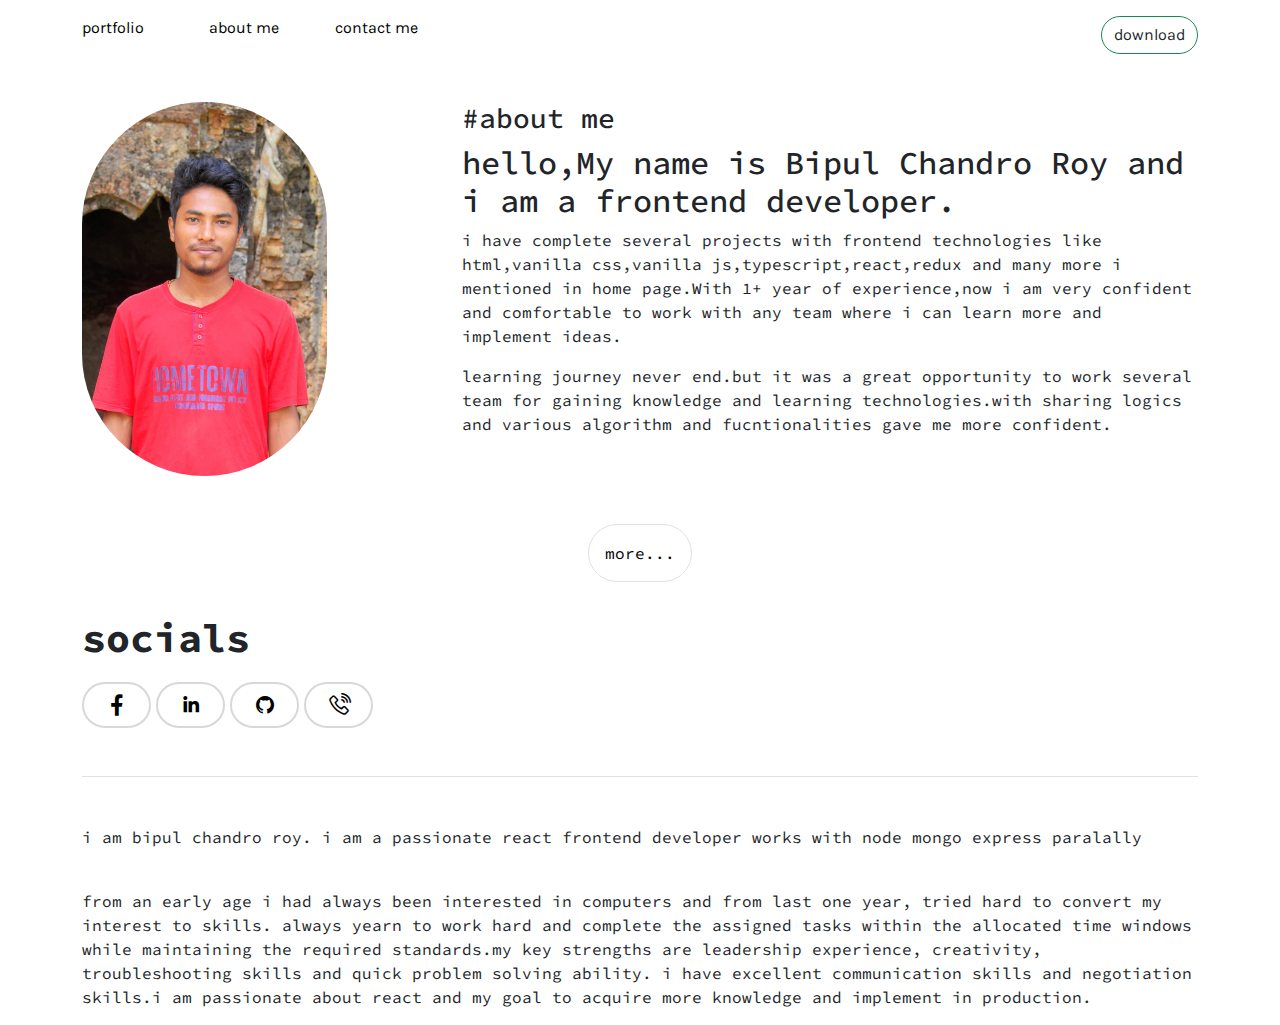
==== commit 5d12d1e9: "responsive" ====
--- a/about.html
+++ b/about.html
@@ -43,12 +43,12 @@
       <section>
           <div class="container">
             <div class="row position-relative">
-              <div class="col-4">
+              <div class="col-12 col-lg-4">
                 <div class="banner-image-container">
                     <img src="./assets/images/img4.jpg" alt="" class="w-100">
                 </div>
               </div>
-              <div class="col-8">
+              <div class="col-12 col-lg-8">
                 <h3 class="introduction-title">#about me</h3>
                 <div class="introduction">
                     <h2>hello,My name is <span>Bipul Chandro Roy</span> and i am a frontend developer.</h2>
@@ -68,7 +68,7 @@
             </div>
           </div>
           <div class="text-center mt-5">
-              <button class="text-center border rounded-pill bg-transparent p-3">Contact...</button>
+              <button class="text-center border rounded-pill bg-transparent p-3">more...</button>
           </div>
       </section>
     </main>
--- a/assets/css/style.css
+++ b/assets/css/style.css
@@ -35,6 +35,9 @@
 }
 header {
   font-family: "Karla", sans-serif;
+}
+.header{
+  padding: 1rem 0;
 }
 .banner {
   padding: 7rem 0;
@@ -74,7 +77,9 @@
 .banner-buttons button:hover a {
   color: #f7f8f2 !important;
 }
-
+.hide-large{
+  display: none;
+}
 /* scrolling css */
 .scrolling-container {
   padding: 5rem 0;
@@ -107,7 +112,6 @@
 
 /* details css  */
 .details-container {
-  padding: 5rem;
   border-radius: 100px;
   border: 1px solid #dfdfdf;
 }
@@ -117,11 +121,11 @@
   border-radius: 288px;
   overflow: hidden;
 }
+.details-section {
+  padding: 3rem;
+}
 
 /* projects  */
-.projects h2 {
-  font-size: 100px;
-}
 .project-icon {
   height: 100px;
   width: 70px;
@@ -136,11 +140,8 @@
   font-size: 20px;
 }
 .project-image {
-  height: 300px;
-  width: 300px;
   border-radius: 20px;
   overflow: hidden;
-  margin-bottom: 5rem;
 }
 .project-odd {
   margin-top: -7rem;
@@ -157,15 +158,34 @@
   left: 0;
   animation: fly 2s linear infinite;
 }
+.work-rocket-container2 {
+  position: relative;
+  padding-top: 3rem;
+  width: 100%;
+  top: 0px;
+  left: 0;
+  animation: fly2 2s linear infinite;
+}
+@keyframes fly2 {
+  0% {
+    top: -0px;
+  }
+  50% {
+    top: -30px;
+  }
+  100% {
+    top: -0px;
+  }
+}
 @keyframes fly {
   0% {
-    top: -30px;
+    top: -0px;
   }
   50% {
     top: -100px;
   }
   100% {
-    top: -30px;
+    top: -0px;
   }
 }
 .work-rocket {
@@ -216,3 +236,7 @@
   margin-right: 5px;
   font-size: 24px;
 }
+.single-projects {
+  padding: 1rem;
+  rotate: -1deg;
+}--- a/assets/css/responsive.css
+++ b/assets/css/responsive.css
@@ -1,4 +1,75 @@
 @media (max-width: 575.98px) {
+  .banner-image-container {
+    width: 100%;
+}
+  .idea {
+    text-align: end;
+    border-radius: 28px;
+    border: 1px solid #d8d8d8;
+    margin-right: 5px;
+    padding: 3px;
+    margin-bottom: 6px;
+    font-size: 13px !important;
+}
+  .hide-large{
+    display: block;
+  }
+  .work-rocket {
+    height: 150px;
+    width: 60px;
+    margin: 0 auto;
+}
+  .work-rocket-container {
+    position: relative;
+    top: 0;
+}
+  .socials a {
+    height: 41px;
+}
+  .hide-small{
+    display: none !important;
+  }
+  .banner-buttons button {
+    min-width: 140px;
+    height: 50.4px;
+}
+.first-banner-image-container {
+  margin-top: 0;
+}
+.banner {
+  padding: 0rem 0;
+}
+.banner-text h1 {
+  font-size: 30px;
+  line-height: 122%;
+  font-weight: 400;
+}
+p {
+  font-size: 18px !important;
+  line-height: 164%;
+}
+.scrolling ul li a {
+  padding: 5px 7px 5px 7px;
+  font-size: 18px;
+}
+.scrolling-container {
+  padding: 0px;
+}
+.details-section {
+  padding: 0rem;
+}
+.details-container {
+  padding: 1rem;
+  border: none;
+}
+.projects h2 {
+  font-size: 25px !important;
+}
+.project-icon {
+  height: 52px;
+  width: 31px;
+  font-size: 22px;
+}
 }
 @media (max-width: 767.98px) {
 }
@@ -7,23 +78,12 @@
 @media (max-width: 1199.98px) {
 }
 @media (max-width: 1399.98px) {
-  .details-container {
-    padding: 2rem;
-  }
   .details-image {
     width: 300px;
     height: 400px;
   }
-  .project-image {
-    height: 200px;
-    width: 260px;
-    margin-bottom: 3rem;
-  }
   .project-image h3 {
     font-size: 24px;
-  }
-  .projects h2 {
-    font-size: 60px;
   }
   section {
     padding: 2rem 0;
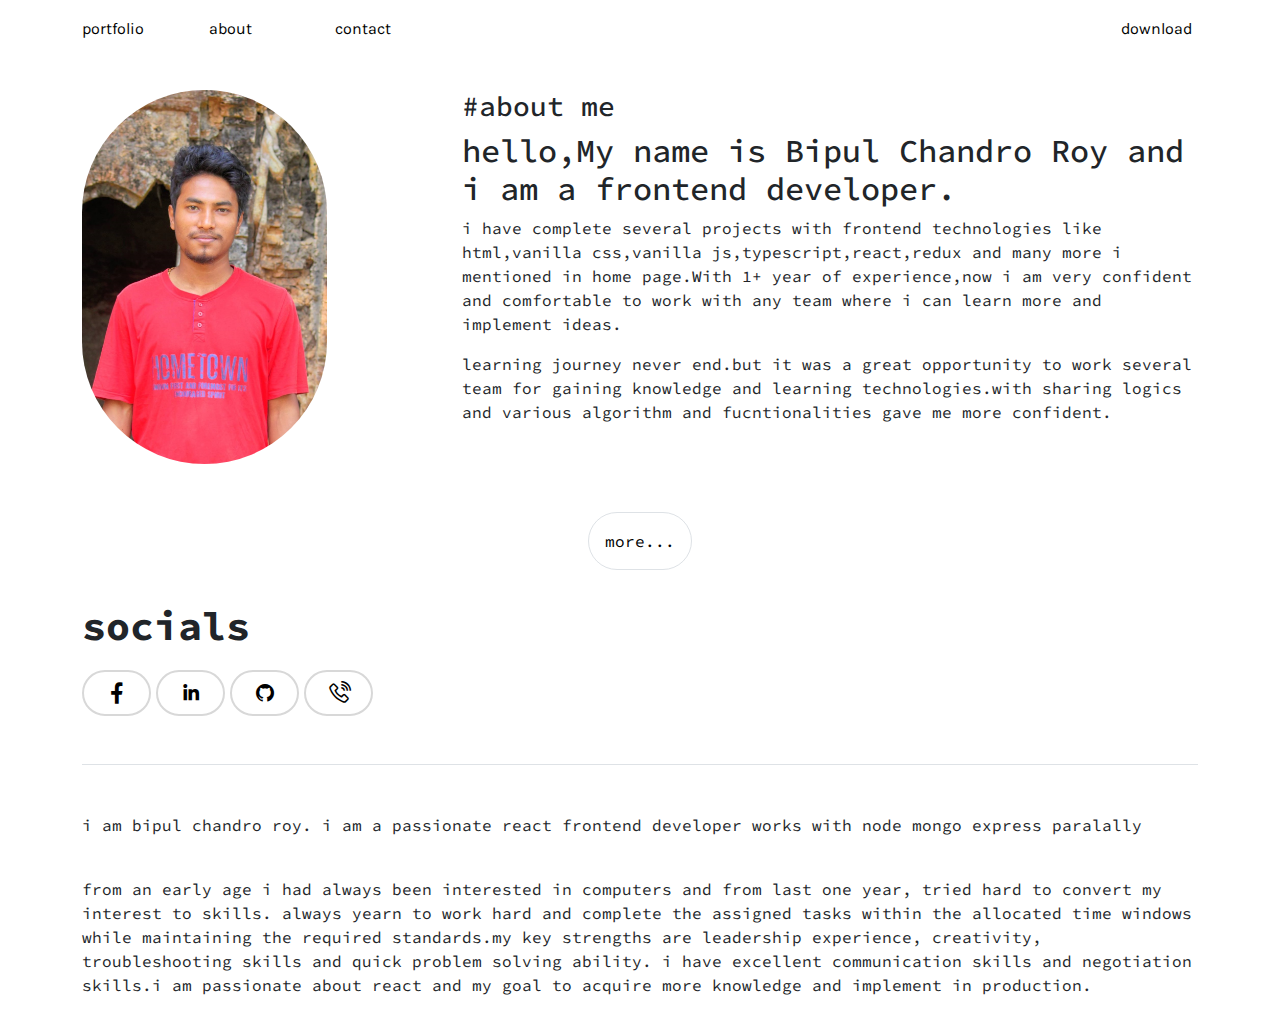
==== commit 919586c0: "responsive" ====
--- a/about.html
+++ b/about.html
@@ -18,25 +18,25 @@
   <body>
     <header class="py-3">
       <div class="container">
-        <div class="row">
-          <div class="col-4">
+        <div class="row align-items-center">
+          <div class="col-8">
             <div class="row">
-              <div class="col-4">
-                <a href="./index.html">portfolio</a>
+              <div class="col-4 col-lg-2">
+                <a href="#">portfolio</a>
               </div>
-              <div class="col-4">
-                <a href="#">about me</a>
+              <div class="col-4 col-lg-2">
+                <a href="./about.html">about</a>
               </div>
-              <div class="col-4">
-                <a href="#">contact me</a>
+              <div class="col-4 col-lg-2">
+                <a href="#">contact</a>
               </div>
             </div>
           </div>
-          <div class="col-8 text-end">
-            <button class="btn rounded-pill border-success">download</button>
+          <div class="col-4 text-end">
+            <button class="border-0 bg-transparent">download</button>
           </div>
         </div>
-      </div>
+        </div>
     </header>
 
     <main>
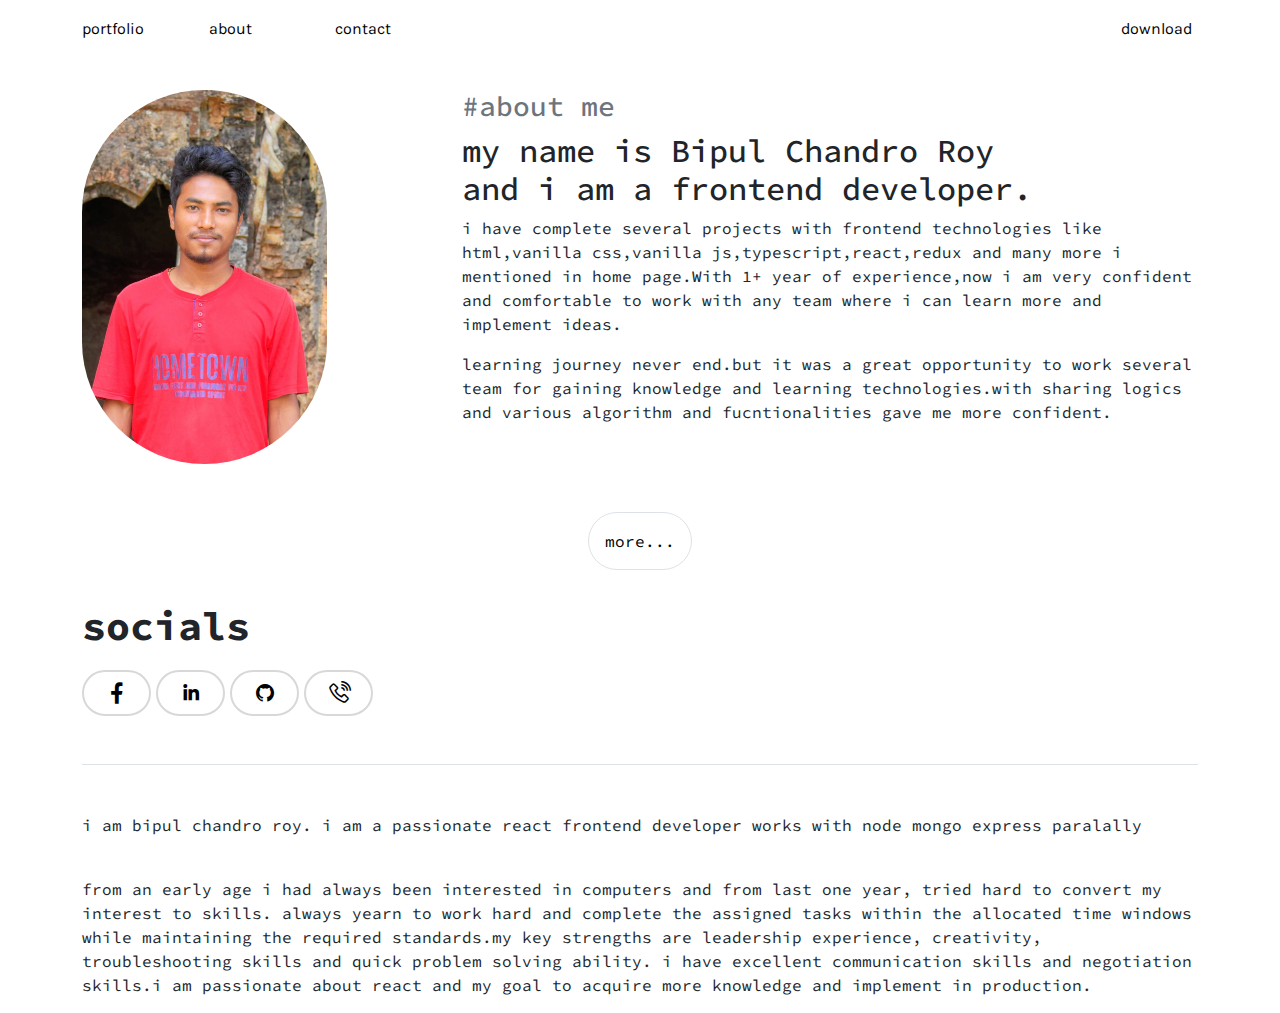
==== commit af0af8ea: "responsive" ====
--- a/about.html
+++ b/about.html
@@ -22,7 +22,7 @@
           <div class="col-8">
             <div class="row">
               <div class="col-4 col-lg-2">
-                <a href="#">portfolio</a>
+                <a href="./index.html">portfolio</a>
               </div>
               <div class="col-4 col-lg-2">
                 <a href="./about.html">about</a>
@@ -49,9 +49,9 @@
                 </div>
               </div>
               <div class="col-12 col-lg-8">
-                <h3 class="introduction-title">#about me</h3>
+                <h3 class="introduction-title mb-2 text-secondary">#about me</h3>
                 <div class="introduction">
-                    <h2>hello,My name is <span>Bipul Chandro Roy</span> and i am a frontend developer.</h2>
+                    <h2>my name is <span>Bipul Chandro Roy</span><br> and i am a frontend developer.</h2>
                     <div>
                         <p>i have complete several projects with frontend technologies like html,vanilla css,vanilla js,typescript,react,redux and many more i mentioned in home page.With 1+ year of experience,now i am very confident and comfortable to work with any team where i can learn more and implement ideas.
                         </p>
--- a/assets/css/responsive.css
+++ b/assets/css/responsive.css
@@ -1,5 +1,6 @@
 @media (max-width: 575.98px) {
   .banner-image-container {
+    border-radius: 30px;
     width: 100%;
 }
   .idea {
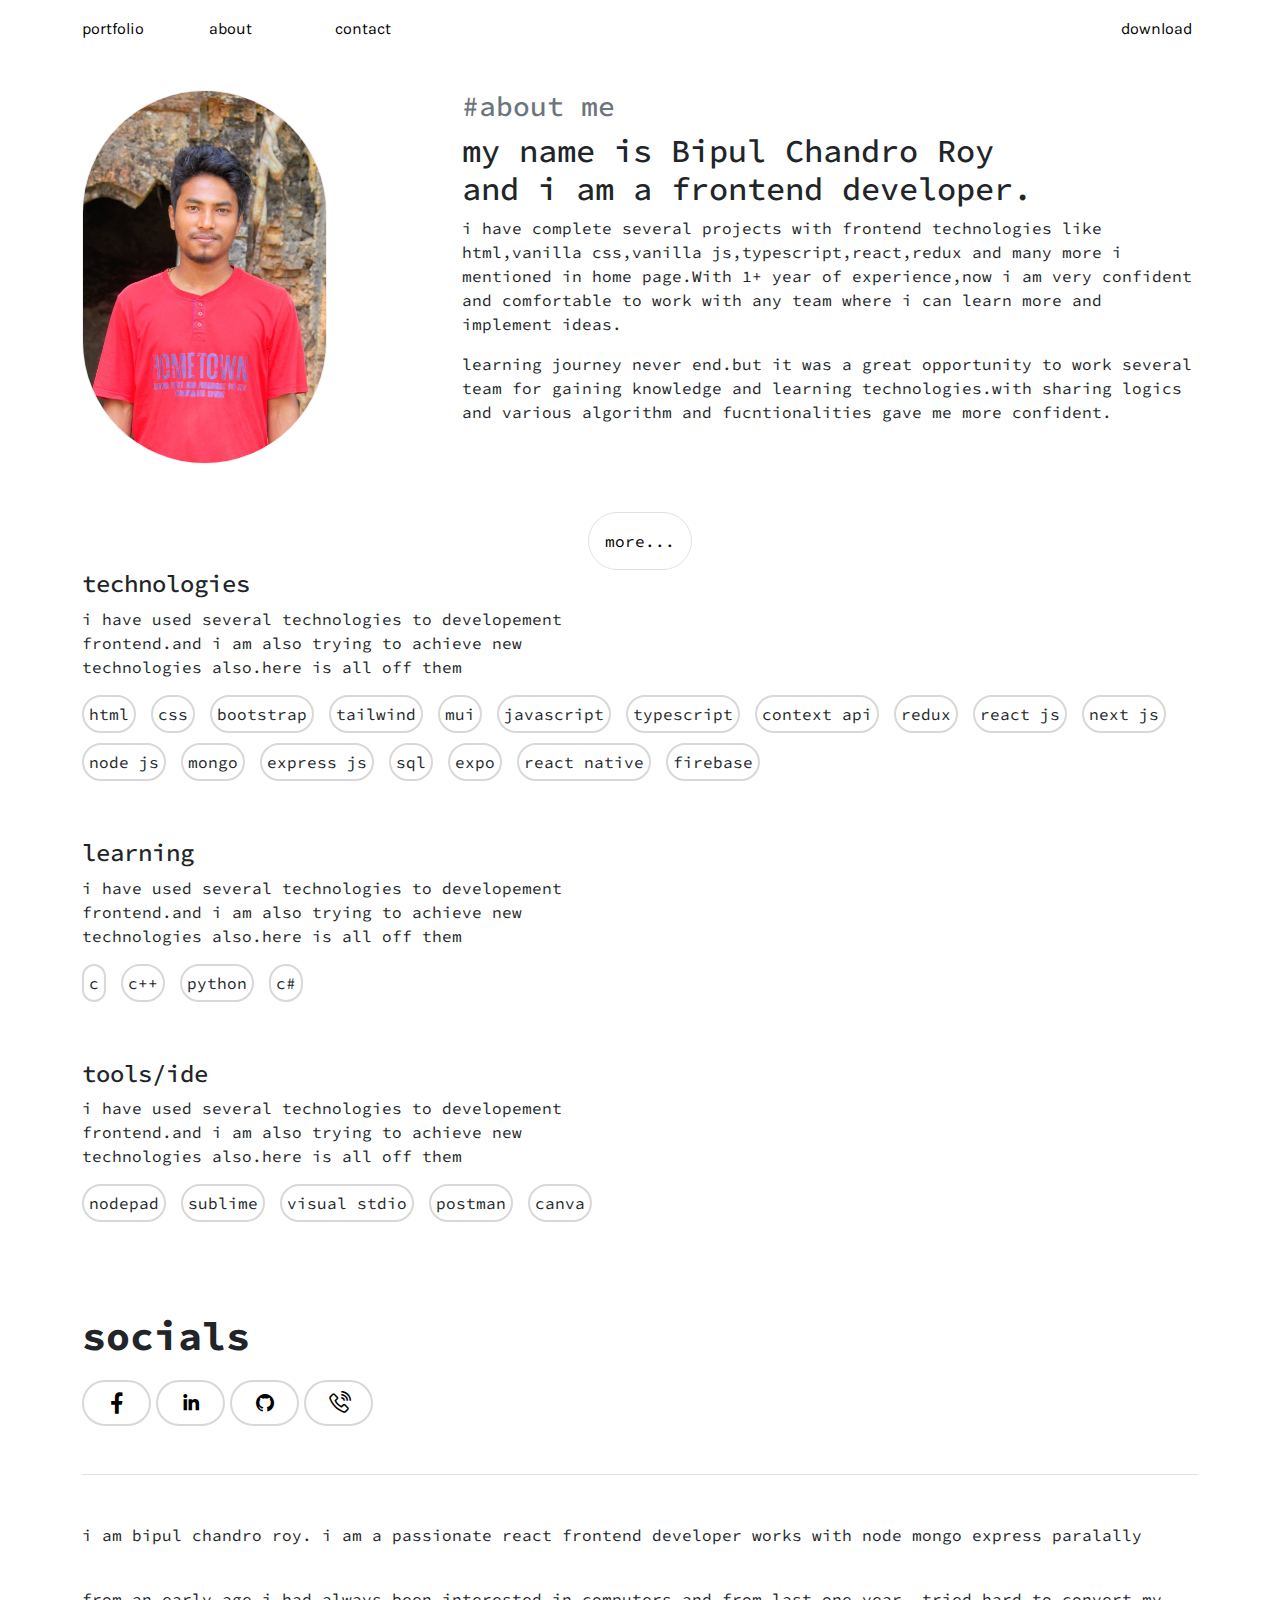
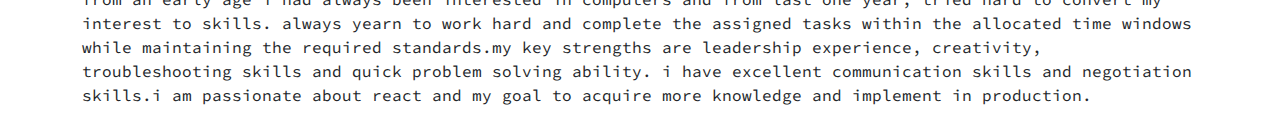
==== commit 5da3881b: "about" ====
--- a/about.html
+++ b/about.html
@@ -16,102 +16,113 @@
     <title>Portfolio</title>
   </head>
   <body>
-    <header class="py-3">
-      <div class="container">
-        <div class="row align-items-center">
-          <div class="col-8">
-            <div class="row">
-              <div class="col-4 col-lg-2">
-                <a href="./index.html">portfolio</a>
-              </div>
-              <div class="col-4 col-lg-2">
-                <a href="./about.html">about</a>
-              </div>
-              <div class="col-4 col-lg-2">
-                <a href="#">contact</a>
-              </div>
-            </div>
-          </div>
-          <div class="col-4 text-end">
-            <button class="border-0 bg-transparent">download</button>
-          </div>
-        </div>
-        </div>
-    </header>
+    <header class="header"></header>
 
     <main>
       <section>
-          <div class="container">
-            <div class="row position-relative">
-              <div class="col-12 col-lg-4">
-                <div class="banner-image-container">
-                    <img src="./assets/images/img4.jpg" alt="" class="w-100">
+          <div>
+
+            <div class="container">
+              <div class="row position-relative">
+                <div class="col-12 col-lg-4">
+                  <div class="banner-image-container">
+                      <img src="./assets/images/img4.jpg" alt="" class="w-100">
+                  </div>
                 </div>
-              </div>
-              <div class="col-12 col-lg-8">
-                <h3 class="introduction-title mb-2 text-secondary">#about me</h3>
-                <div class="introduction">
-                    <h2>my name is <span>Bipul Chandro Roy</span><br> and i am a frontend developer.</h2>
-                    <div>
-                        <p>i have complete several projects with frontend technologies like html,vanilla css,vanilla js,typescript,react,redux and many more i mentioned in home page.With 1+ year of experience,now i am very confident and comfortable to work with any team where i can learn more and implement ideas.
-                        </p>
-                        <p>learning journey never end.but it was a great opportunity to work several team for gaining knowledge and learning technologies.with sharing logics and various algorithm and fucntionalities gave me more confident.</p>
-                    </div>
+                <div class="col-12 col-lg-8">
+                  <h3 class="introduction-title mb-2 text-secondary">#about me</h3>
+                  <div class="introduction">
+                      <h2>my name is <span>Bipul Chandro Roy</span><br> and i am a frontend developer.</h2>
+                      <div>
+                          <p>i have complete several projects with frontend technologies like html,vanilla css,vanilla js,typescript,react,redux and many more i mentioned in home page.With 1+ year of experience,now i am very confident and comfortable to work with any team where i can learn more and implement ideas.
+                          </p>
+                          <p>learning journey never end.but it was a great opportunity to work several team for gaining knowledge and learning technologies.with sharing logics and various algorithm and fucntionalities gave me more confident.</p>
+                      </div>
+                  </div>
                 </div>
               </div>
             </div>
-            <div class="row">
-                <div class="col-4"></div>
-                <div class="col-8">
-                    
+
+            <div class="text-center mt-5">
+                <button class="text-center border rounded-pill bg-transparent p-3">more...</button>
+            </div>
+
+            <div class="container">
+              <div>
+                <h4>technologies</h4>
+                <div class="row">
+                  <div class="col-12 col-lg-6">
+                    <p>i have used several technologies to developement frontend.and i am also trying to achieve new technologies also.here is all off them</p>
+                  </div>
                 </div>
+                <div class="idea-container">
+                  <p class="idea">html</p>
+                  <p class="idea">css</p>
+                  <p class="idea">bootstrap</p>
+                  <p class="idea">tailwind</p>
+                  <p class="idea">mui</p>
+                  <p class="idea">javascript</p>
+                  <p class="idea">typescript</p>
+                  <p class="idea">context api</p>
+                  <p class="idea">redux</p>
+                  <p class="idea">react js</p>
+                  <p class="idea">next js</p>
+                  <p class="idea">node js</p>
+                  <p class="idea">mongo</p>
+                  <p class="idea">express js</p>
+                  <p class="idea">sql</p>
+                  <p class="idea">expo</p>
+                  <p class="idea">react native</p>
+                  <p class="idea">firebase</p>
+                </div>
+              </div>
+              <div class="my-5">
+                <h4>learning</h4>
+                <div class="row">
+                  <div class="col-12 col-lg-6">
+                    <p>i have used several technologies to developement frontend.and i am also trying to achieve new technologies also.here is all off them</p>
+                  </div>
+                </div>
+                <div class="idea-container">
+                  <p class="idea">c</p>
+                  <p class="idea">c++</p>
+                  <p class="idea">python</p>
+                  <p class="idea">c#</p>
+                  
+                </div>
+              </div>
+              <div class="my-5">
+                <h4>tools/ide</h4>
+                <div class="row">
+                  <div class="col-12 col-lg-6">
+                    <p>i have used several technologies to developement frontend.and i am also trying to achieve new technologies also.here is all off them</p>
+                  </div>
+                </div>
+                <div class="idea-container">
+                  <p class="idea">nodepad</p>
+                  <p class="idea">sublime</p>
+                  <p class="idea">visual stdio</p>
+                  <p class="idea">postman</p>
+                  <p class="idea">canva</p>
+                  
+                </div>
+              </div>
             </div>
-          </div>
-          <div class="text-center mt-5">
-              <button class="text-center border rounded-pill bg-transparent p-3">more...</button>
           </div>
       </section>
     </main>
 
-    <footer>
-      <div class="container">
-        <div class="primary-footer pb-5">
-          <div class="row">
-            <div class="col-8">
-              <div>
-                <h1 class="fw-bold">socials</h1>
-                <div class="socials">
-                    <a target="_blank" href="https://www.facebook.com/bipul.chandro.roy.121/"><i class="lab la-facebook-f"></i></a>
-                    <a target="_blank" href="https://www.linkedin.com/in/bipul-chandro-roy/"><i class="lab la-linkedin-in"></i></a>
-                    <a target="_blank" href="https://github.com/Sbipul"><i class="lab la-github"></i></a>
-                    <a target="_blank" href="tel:+8801954443121"><i class="las la-phone-volume"></i></a>
-                  </div>
-              </div>
-            </div>
-            <div class="col-4"></div>
-          </div>
-        </div>
-        <div class="secondary-footer pt-5 border-top">
-          <p>
-            i am bipul chandro roy. i am a passionate react frontend developer
-            works with node mongo express paralally
-          </p>
-          <br />
-          <p>
-            from an early age i had always been interested in computers and from
-            last one year, tried hard to convert my interest to skills. always
-            yearn to work hard and complete the assigned tasks within the
-            allocated time windows while maintaining the required standards.my
-            key strengths are leadership experience, creativity, troubleshooting
-            skills and quick problem solving ability. i have excellent
-            communication skills and negotiation skills.i am passionate about
-            react and my goal to acquire more knowledge and implement in
-            production.
-          </p>
-        </div>
-      </div>
-    </footer>
+    <footer><div class="footer"></div></footer>
 
+    <script src="./assets/components/header.js"></script>
+    <script src="./assets/components/banner.js"></script>
+    <script src="./assets/components/scroll.js"></script>
+    <script src="./assets/components/projects.js"></script>
+    <script src="./assets/components/experience.js"></script>
+    <script src="./assets/components/idea.js"></script>
+    <script src="./assets/components/faq.js"></script>
+    <script src="./assets/components/footer.js"></script>
     <script src="./assets/js/bootstrap.min.js"></script>
+    <script src="./assets/js/script.js"></script>
   </body>
 </html>
--- a/assets/css/style.css
+++ b/assets/css/style.css
@@ -6,6 +6,40 @@
   overflow-x: hidden;
   scroll-behavior: smooth;
 }
+.preloader {
+  height: 100vh;
+  width: 100%;
+  position: fixed;
+  top: 0;
+  left: 0;
+  background: white;
+  z-index: 10;
+  display: flex;
+  align-items: center;
+  justify-content: center;
+  font-size: 10rem;
+  transition: .4s;
+  -webkit-transition: .4s;
+  -moz-transition: .4s;
+  -ms-transition: .4s;
+  -o-transition: .4s;
+}
+.hide{
+  animation: hidepreloader 2s linear forwards;
+  -webkit-animation: hidepreloader 2s linear forwards;
+}
+@keyframes hidepreloader {
+  0%{
+    opacity: 1;
+    visibity:visible;
+    z-index: 10;
+  }
+  100%{
+    opacity: 0;
+    visibity:hidden;
+    z-index: -1;
+  }
+}
 img {
   height: 100%;
   width: 100%;
@@ -55,6 +89,7 @@
   height: 374px;
   overflow: hidden;
   border-radius: 296px;
+  border: 1px solid #efefef;
 }
 .first-banner-image-container {
   margin-top: -65px;
@@ -83,21 +118,31 @@
 /* scrolling css */
 .scrolling-container {
   padding: 5rem 0;
+  position: relative;
+}
+.scrolling h3 {
+  position: absolute;
+  top: -15rem;
+  left: 27%;
+  font-size: 14rem;
+  color: #80808017;
+  z-index: -1;
 }
 .scrolling {
   transform: rotate(-5deg);
 }
 @keyframes slide {
   0% {
-    margin-left: 0%;
+    margin-left: 100%;
   }
   100% {
-    margin-left: -100%;
+    margin-left: -300%;
   }
 }
 .scrolling ul {
   display: flex;
-  animation: slide 20s linear infinite;
+  animation: slide 40s linear infinite;
+  -webkit-animation: slide 40s linear infinite;
 }
 .scrolling ul li a {
   padding: 21px 36px 24px 36px;
@@ -239,4 +284,4 @@
 .single-projects {
   padding: 1rem;
   rotate: -1deg;
-}+}
--- a/assets/css/responsive.css
+++ b/assets/css/responsive.css
@@ -1,4 +1,12 @@
 @media (max-width: 575.98px) {
+  .scrolling h3 {
+    position: absolute;
+    top: -3rem;
+    left: 27%;
+    font-size: 2rem;
+    color: #80808017;
+    z-index: -1;
+  }
   .banner-image-container {
     border-radius: 30px;
     width: 100%;
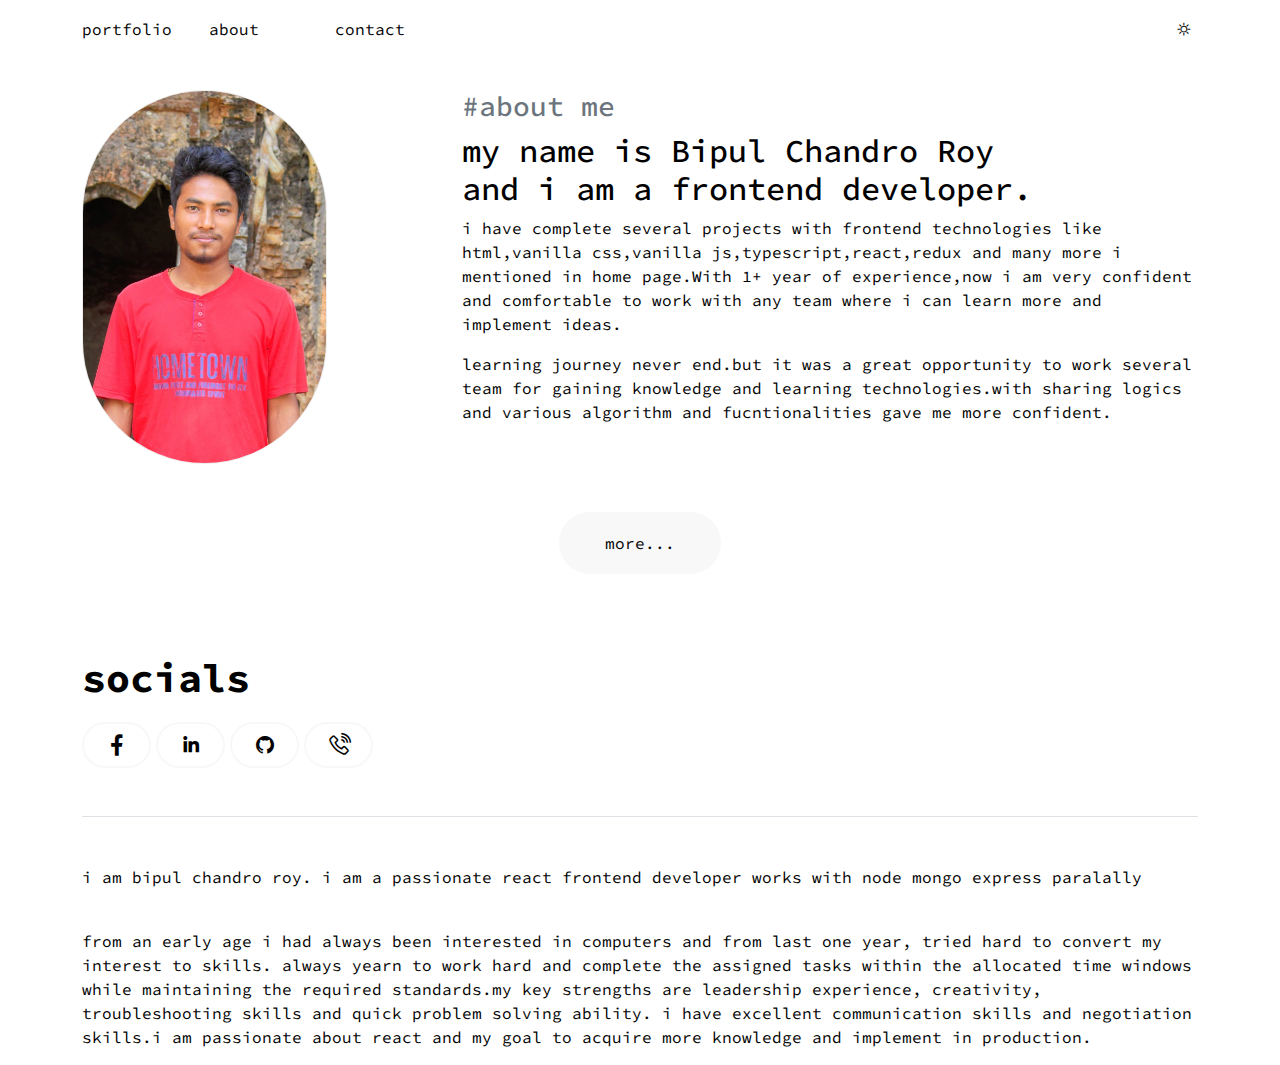
==== commit e420a119: "dark mode added" ====
--- a/about.html
+++ b/about.html
@@ -20,67 +20,91 @@
 
     <main>
       <section>
-          <div>
-
-            <div class="container">
-              <div class="row position-relative">
-                <div class="col-12 col-lg-4">
-                  <div class="banner-image-container">
-                      <img src="./assets/images/img4.jpg" alt="" class="w-100">
-                  </div>
+        <div>
+          <div class="container">
+            <div class="row position-relative">
+              <div class="col-12 col-lg-4">
+                <div class="banner-image-container">
+                  <img src="./assets/images/img4.jpg" alt="" class="w-100" />
                 </div>
-                <div class="col-12 col-lg-8">
-                  <h3 class="introduction-title mb-2 text-secondary">#about me</h3>
-                  <div class="introduction">
-                      <h2>my name is <span>Bipul Chandro Roy</span><br> and i am a frontend developer.</h2>
-                      <div>
-                          <p>i have complete several projects with frontend technologies like html,vanilla css,vanilla js,typescript,react,redux and many more i mentioned in home page.With 1+ year of experience,now i am very confident and comfortable to work with any team where i can learn more and implement ideas.
-                          </p>
-                          <p>learning journey never end.but it was a great opportunity to work several team for gaining knowledge and learning technologies.with sharing logics and various algorithm and fucntionalities gave me more confident.</p>
-                      </div>
+              </div>
+              <div class="col-12 col-lg-8">
+                <h3 class="introduction-title mb-2 text-secondary">
+                  #about me
+                </h3>
+                <div class="introduction">
+                  <h2>
+                    my name is <span>Bipul Chandro Roy</span><br />
+                    and i am a frontend developer.
+                  </h2>
+                  <div>
+                    <p>
+                      i have complete several projects with frontend
+                      technologies like html,vanilla css,vanilla
+                      js,typescript,react,redux and many more i mentioned in
+                      home page.With 1+ year of experience,now i am very
+                      confident and comfortable to work with any team where i
+                      can learn more and implement ideas.
+                    </p>
+                    <p>
+                      learning journey never end.but it was a great opportunity
+                      to work several team for gaining knowledge and learning
+                      technologies.with sharing logics and various algorithm and
+                      fucntionalities gave me more confident.
+                    </p>
                   </div>
                 </div>
               </div>
             </div>
+          </div>
 
-            <div class="text-center mt-5">
-                <button class="text-center border rounded-pill bg-transparent p-3">more...</button>
-            </div>
+          <div class="text-center my-5 banner-buttons">
+            <button id="more-button">
+              more...
+            </button>
+          </div>
 
+          <div class="my-5 more-section d-none">
             <div class="container">
-              <div>
-                <h4>technologies</h4>
-                <div class="row">
-                  <div class="col-12 col-lg-6">
-                    <p>i have used several technologies to developement frontend.and i am also trying to achieve new technologies also.here is all off them</p>
-                  </div>
+              <h4>technologies</h4>
+              <div class="row">
+                <div class="col-12 col-lg-6">
+                  <p>
+                    i have used several technologies to developement
+                    frontend.and i am also trying to achieve new technologies
+                    also.here is all off them
+                  </p>
                 </div>
-                <div class="idea-container">
-                  <p class="idea">html</p>
-                  <p class="idea">css</p>
-                  <p class="idea">bootstrap</p>
-                  <p class="idea">tailwind</p>
-                  <p class="idea">mui</p>
-                  <p class="idea">javascript</p>
-                  <p class="idea">typescript</p>
-                  <p class="idea">context api</p>
-                  <p class="idea">redux</p>
-                  <p class="idea">react js</p>
-                  <p class="idea">next js</p>
-                  <p class="idea">node js</p>
-                  <p class="idea">mongo</p>
-                  <p class="idea">express js</p>
-                  <p class="idea">sql</p>
-                  <p class="idea">expo</p>
-                  <p class="idea">react native</p>
-                  <p class="idea">firebase</p>
-                </div>
+              </div>
+              <div class="idea-container">
+                <p class="idea">html</p>
+                <p class="idea">css</p>
+                <p class="idea">bootstrap</p>
+                <p class="idea">tailwind</p>
+                <p class="idea">mui</p>
+                <p class="idea">javascript</p>
+                <p class="idea">typescript</p>
+                <p class="idea">context api</p>
+                <p class="idea">redux</p>
+                <p class="idea">react js</p>
+                <p class="idea">next js</p>
+                <p class="idea">node js</p>
+                <p class="idea">mongo</p>
+                <p class="idea">express js</p>
+                <p class="idea">sql</p>
+                <p class="idea">expo</p>
+                <p class="idea">react native</p>
+                <p class="idea">firebase</p>
               </div>
               <div class="my-5">
                 <h4>learning</h4>
                 <div class="row">
                   <div class="col-12 col-lg-6">
-                    <p>i have used several technologies to developement frontend.and i am also trying to achieve new technologies also.here is all off them</p>
+                    <p>
+                      i have used several technologies to developement
+                      frontend.and i am also trying to achieve new technologies
+                      also.here is all off them
+                    </p>
                   </div>
                 </div>
                 <div class="idea-container">
@@ -88,14 +112,17 @@
                   <p class="idea">c++</p>
                   <p class="idea">python</p>
                   <p class="idea">c#</p>
-                  
                 </div>
               </div>
               <div class="my-5">
-                <h4>tools/ide</h4>
+                <h4>tools & ide</h4>
                 <div class="row">
                   <div class="col-12 col-lg-6">
-                    <p>i have used several technologies to developement frontend.and i am also trying to achieve new technologies also.here is all off them</p>
+                    <p>
+                      i have used several technologies to developement
+                      frontend.and i am also trying to achieve new technologies
+                      also.here is all off them
+                    </p>
                   </div>
                 </div>
                 <div class="idea-container">
@@ -104,11 +131,11 @@
                   <p class="idea">visual stdio</p>
                   <p class="idea">postman</p>
                   <p class="idea">canva</p>
-                  
                 </div>
               </div>
             </div>
           </div>
+        </div>
       </section>
     </main>
 
--- a/assets/css/style.css
+++ b/assets/css/style.css
@@ -1,10 +1,16 @@
 @import url("https://fonts.googleapis.com/css2?family=Karla&family=Source+Code+Pro:ital,wght@0,200;0,300;0,400;0,500;0,600;0,700;0,800;0,900;1,200;1,300;1,400;1,500;1,600;1,700;1,800;1,900&display=swap");
-
+:root{
+  --color-primary:white;
+  --color-black:black;
+  --color-secondary:rgb(248 248 248);
+}
 html,
 body {
   font-family: "Source Code Pro", monospace;
   overflow-x: hidden;
   scroll-behavior: smooth;
+  background: var(--color-primary);
+  color: var(--color-black);
 }
 .preloader {
   height: 100vh;
@@ -12,7 +18,8 @@
   position: fixed;
   top: 0;
   left: 0;
-  background: white;
+  background: var(--color-primary);
+  color: var(--color-black);
   z-index: 10;
   display: flex;
   align-items: center;
@@ -55,20 +62,17 @@
 }
 ul li a {
   text-decoration: none;
-  color: initial;
+  color: var(--color-black);
 }
 a {
   text-decoration: none;
-  color: initial;
+  color: var(--color-black);
 }
 .grayscale{
     filter: grayscale(1);
 }
 section {
   padding: 4rem 0;
-}
-header {
-  font-family: "Karla", sans-serif;
 }
 .header{
   padding: 1rem 0;
@@ -89,7 +93,7 @@
   height: 374px;
   overflow: hidden;
   border-radius: 296px;
-  border: 1px solid #efefef;
+  border: 1px solid rgb(236, 236, 236);
 }
 .first-banner-image-container {
   margin-top: -65px;
@@ -104,13 +108,29 @@
   overflow: hidden;
   border: none;
   transition: 0.4s;
+  background: var(--color-secondary);
+}
+.banner-buttons input {
+  min-width: 162px;
+  height: 62.4px;
+  -webkit-border-radius: 60px;
+  -moz-border-radius: 60px;
+  border-radius: 60px;
+  text-align: center;
+  overflow: hidden;
+  border: none;
+  transition: 0.4s;
+  background: var(--color-secondary);
+}
+.banner-buttons button a {
+  color: var(--color-black);
 }
 .banner-buttons button:hover {
-  color: #f7f8f2;
-  background: #0b1e5b;
+  color: var(--color-primary);
+  background: var(--color-black);
 }
 .banner-buttons button:hover a {
-  color: #f7f8f2 !important;
+  color: var(--color-primary) !important;
 }
 .hide-large{
   display: none;
@@ -125,7 +145,7 @@
   top: -15rem;
   left: 27%;
   font-size: 14rem;
-  color: #80808017;
+  color: var(--color-secondary);
   z-index: -1;
 }
 .scrolling {
@@ -150,15 +170,9 @@
   -webkit-border-radius: 66px;
   -moz-border-radius: 66px;
   border-radius: 66px;
-  background: #e7e7fd;
+  background: var(--color-secondary);
   text-align: center;
   white-space: nowrap;
-}
-
-/* details css  */
-.details-container {
-  border-radius: 100px;
-  border: 1px solid #dfdfdf;
 }
 .details-image {
   width: 348px;
@@ -170,30 +184,6 @@
   padding: 3rem;
 }
 
-/* projects  */
-.project-icon {
-  height: 100px;
-  width: 70px;
-  display: flex;
-  align-items: center;
-  justify-content: center;
-  font-size: 31px;
-  border: 1px solid grey;
-  border-radius: 40px;
-}
-.projects p {
-  font-size: 20px;
-}
-.project-image {
-  border-radius: 20px;
-  overflow: hidden;
-}
-.project-odd {
-  margin-top: -7rem;
-}
-.last-column {
-  margin-top: 7rem;
-}
 
 /* work css  */
 .work-rocket-container {
@@ -249,7 +239,7 @@
 .idea {
   text-align: end;
   border-radius: 28px;
-  border: 2px solid #d8d8d8;
+  border: 2px solid var(--color-secondary);
   margin-right: 5px;
   padding: 5px;
   margin-bottom: 10px;
@@ -257,7 +247,7 @@
 
 /* faq css  */
 .faq-container {
-  border: 1px solid #dfdfdf;
+  border: 1px solid var(--color-secondary);
   padding: 1rem 9rem;
   border-radius: 377px;
   overflow: hidden;
@@ -277,7 +267,7 @@
   height: 46px;
   margin-right: 0;
   border-radius: 28px;
-  border: 2px solid #d8d8d8;
+  border: 2px solid var(--color-secondary);
   margin-right: 5px;
   font-size: 24px;
 }
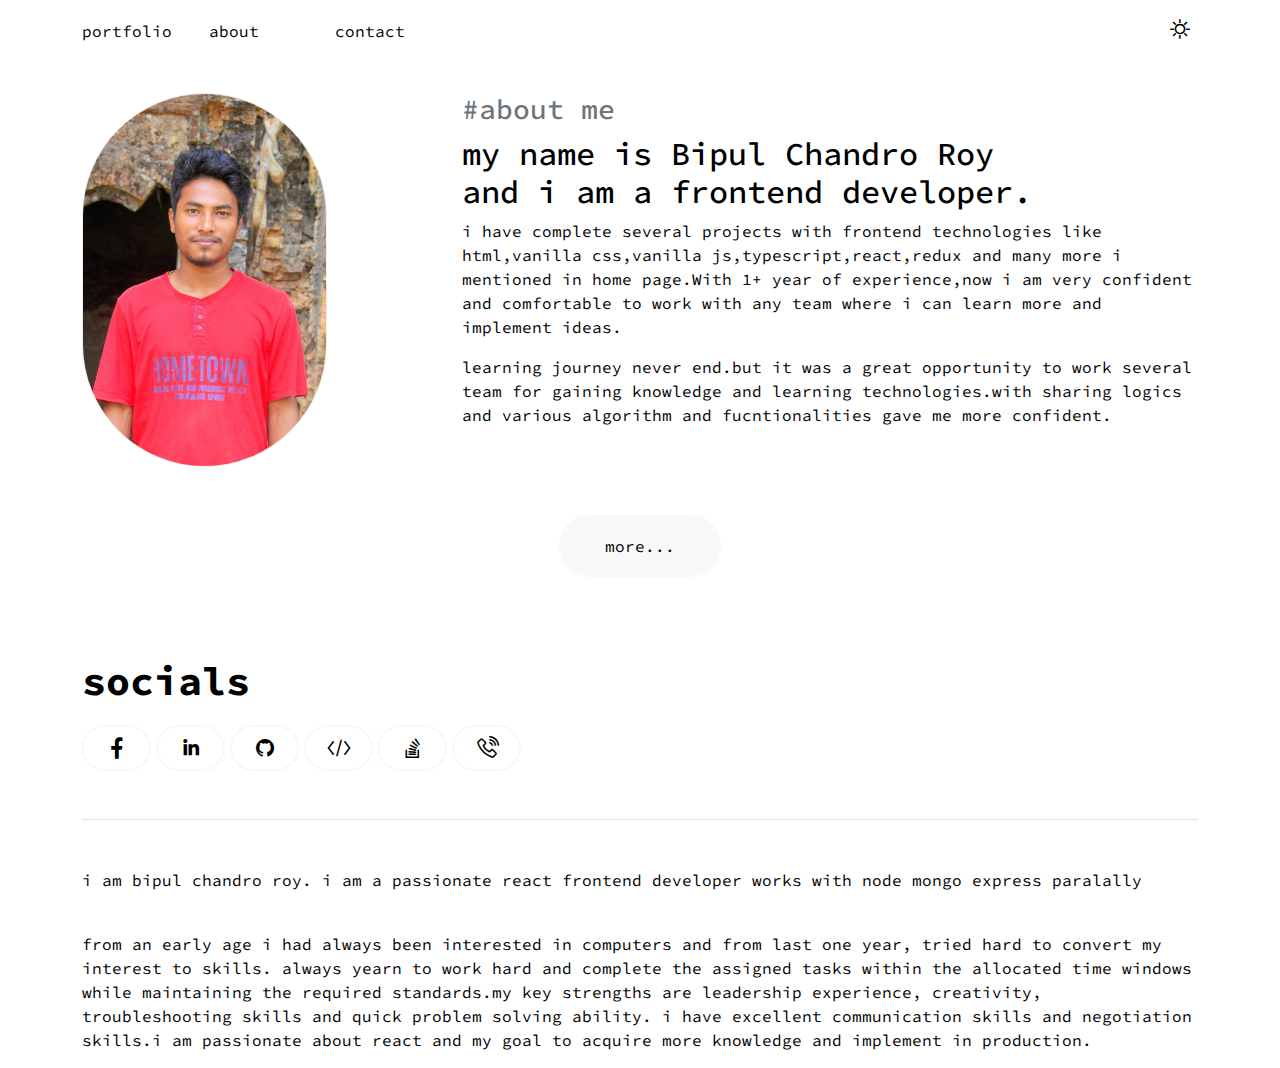
==== commit dc2f629e: "problem solving skill added" ====
--- a/about.html
+++ b/about.html
@@ -109,6 +109,7 @@
                 </div>
                 <div class="idea-container">
                   <p class="idea">c</p>
+                  <p class="idea">problem solving</p>
                   <p class="idea">c++</p>
                   <p class="idea">python</p>
                   <p class="idea">c#</p>
--- a/assets/css/style.css
+++ b/assets/css/style.css
@@ -10,6 +10,9 @@
   overflow-x: hidden;
   scroll-behavior: smooth;
   background: var(--color-primary);
+  color: var(--color-black);
+}
+.theme{
   color: var(--color-black);
 }
 .preloader {
@@ -108,6 +111,7 @@
   overflow: hidden;
   border: none;
   transition: 0.4s;
+  color: var(--color-black);
   background: var(--color-secondary);
 }
 .banner-buttons input {
@@ -120,6 +124,7 @@
   overflow: hidden;
   border: none;
   transition: 0.4s;
+  color: var(--color-black);
   background: var(--color-secondary);
 }
 .banner-buttons button a {
@@ -273,5 +278,10 @@
 }
 .single-projects {
   padding: 1rem;
-  rotate: -1deg;
-}
+}
+.contact-form input{
+  color: var(--color-black) !important;
+}
+.contact-form textarea{
+  color: var(--color-black) !important;
+}--- a/assets/css/responsive.css
+++ b/assets/css/responsive.css
@@ -1,4 +1,8 @@
 @media (max-width: 575.98px) {
+  .faq-container {
+    padding: 1rem 0rem;
+    border-radius: 0px;
+}
   .scrolling h3 {
     position: absolute;
     top: -3rem;
